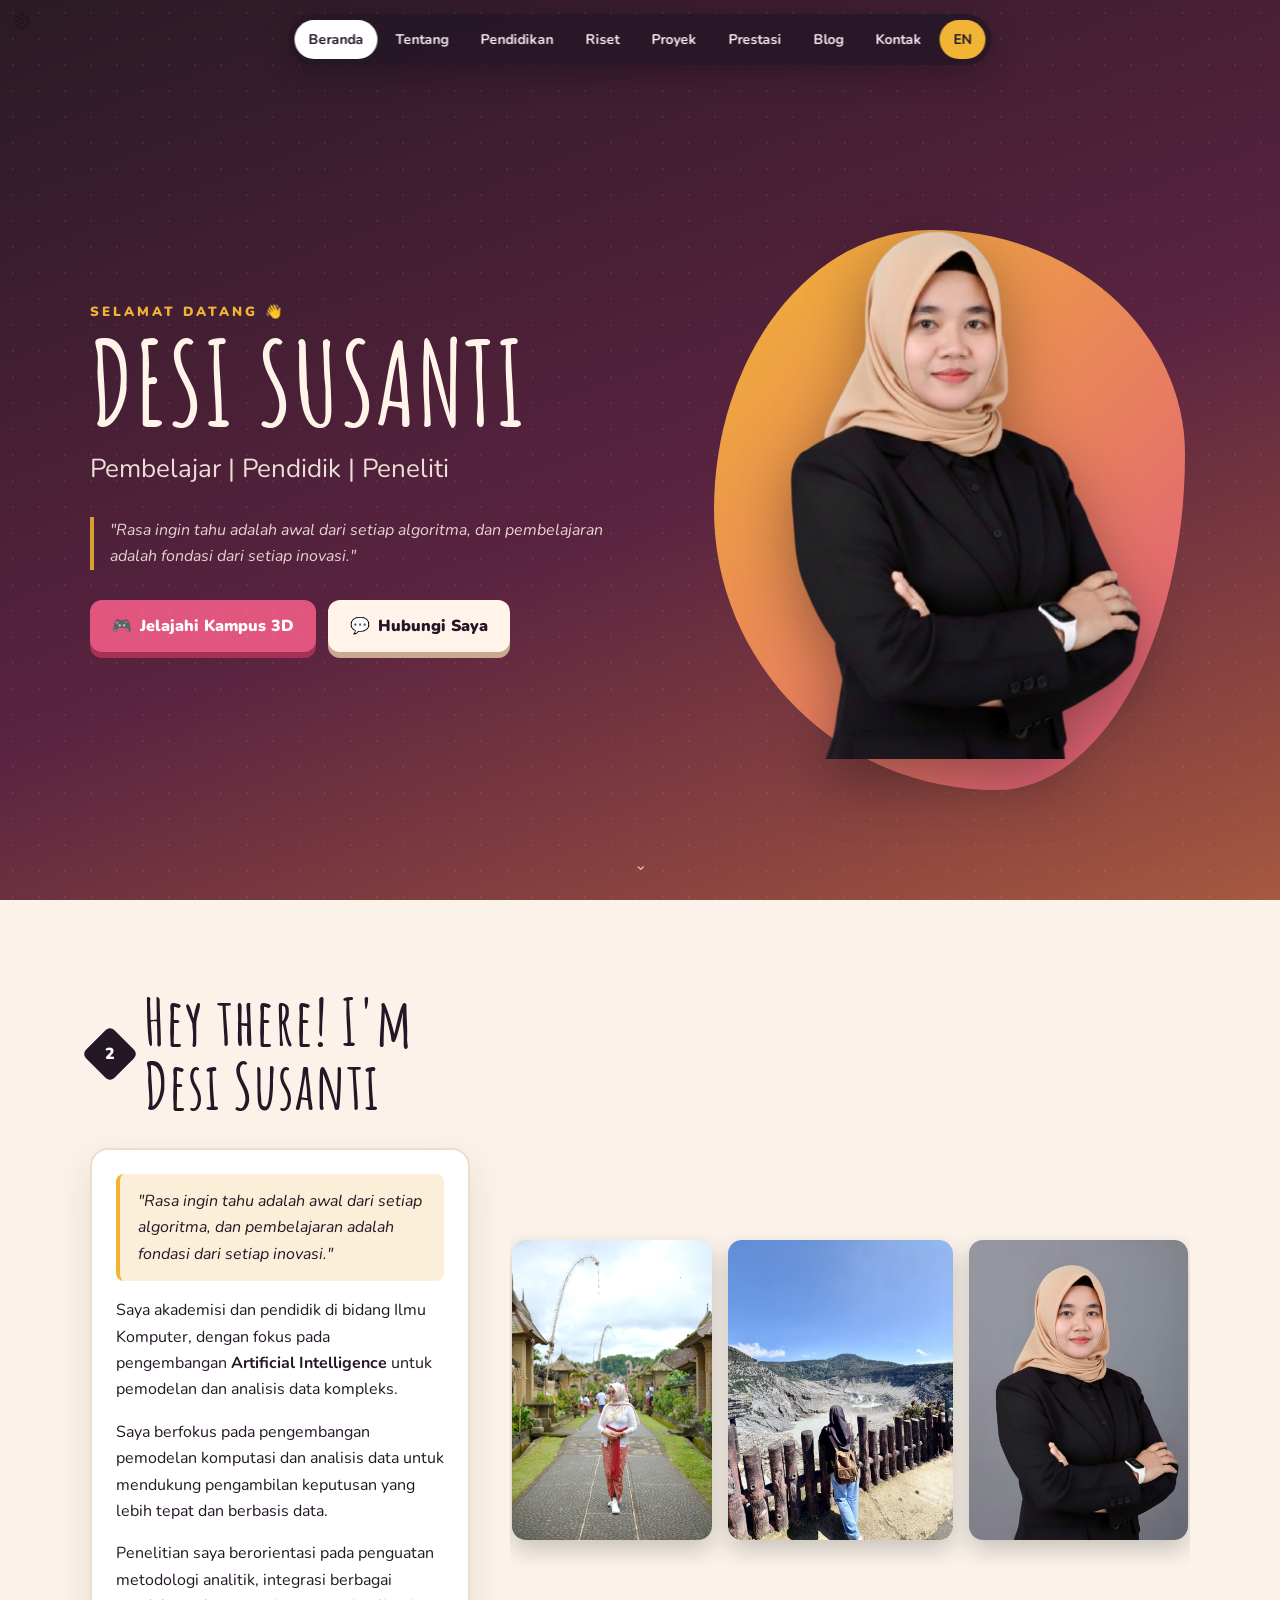
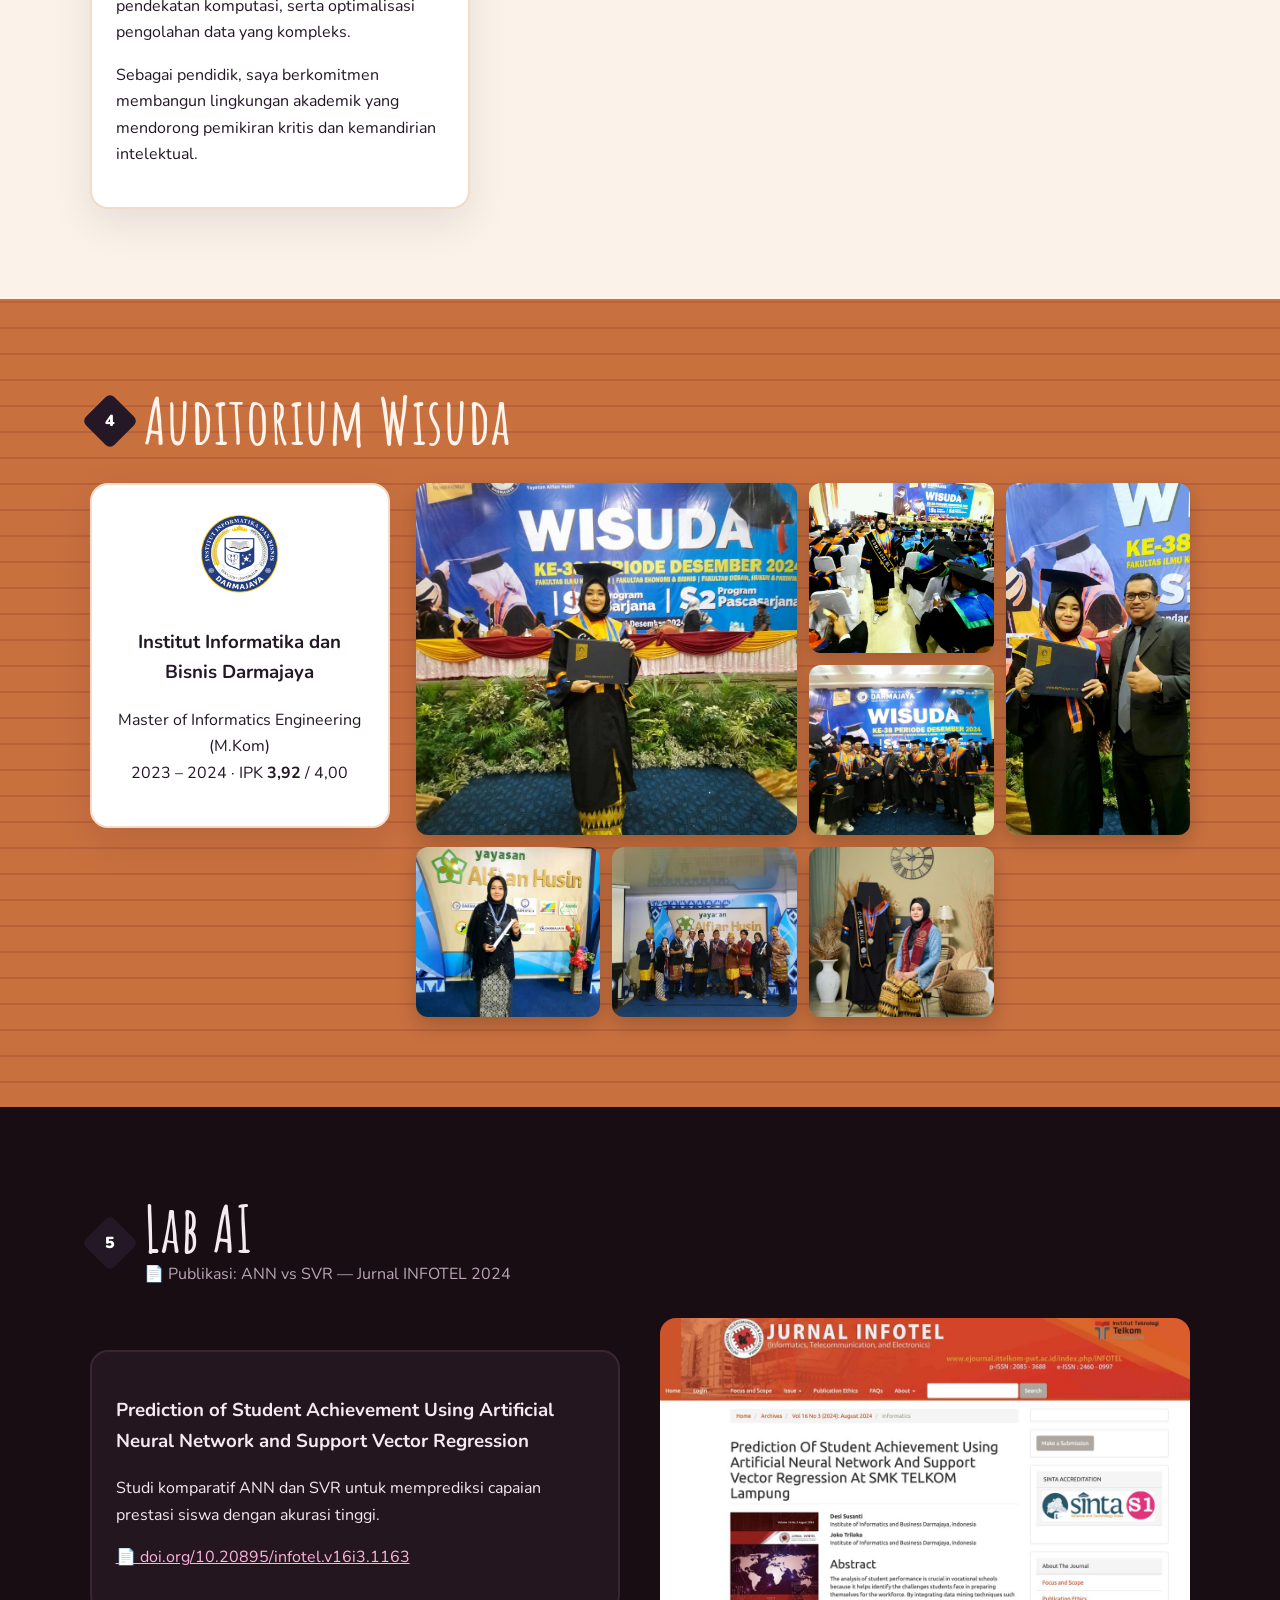
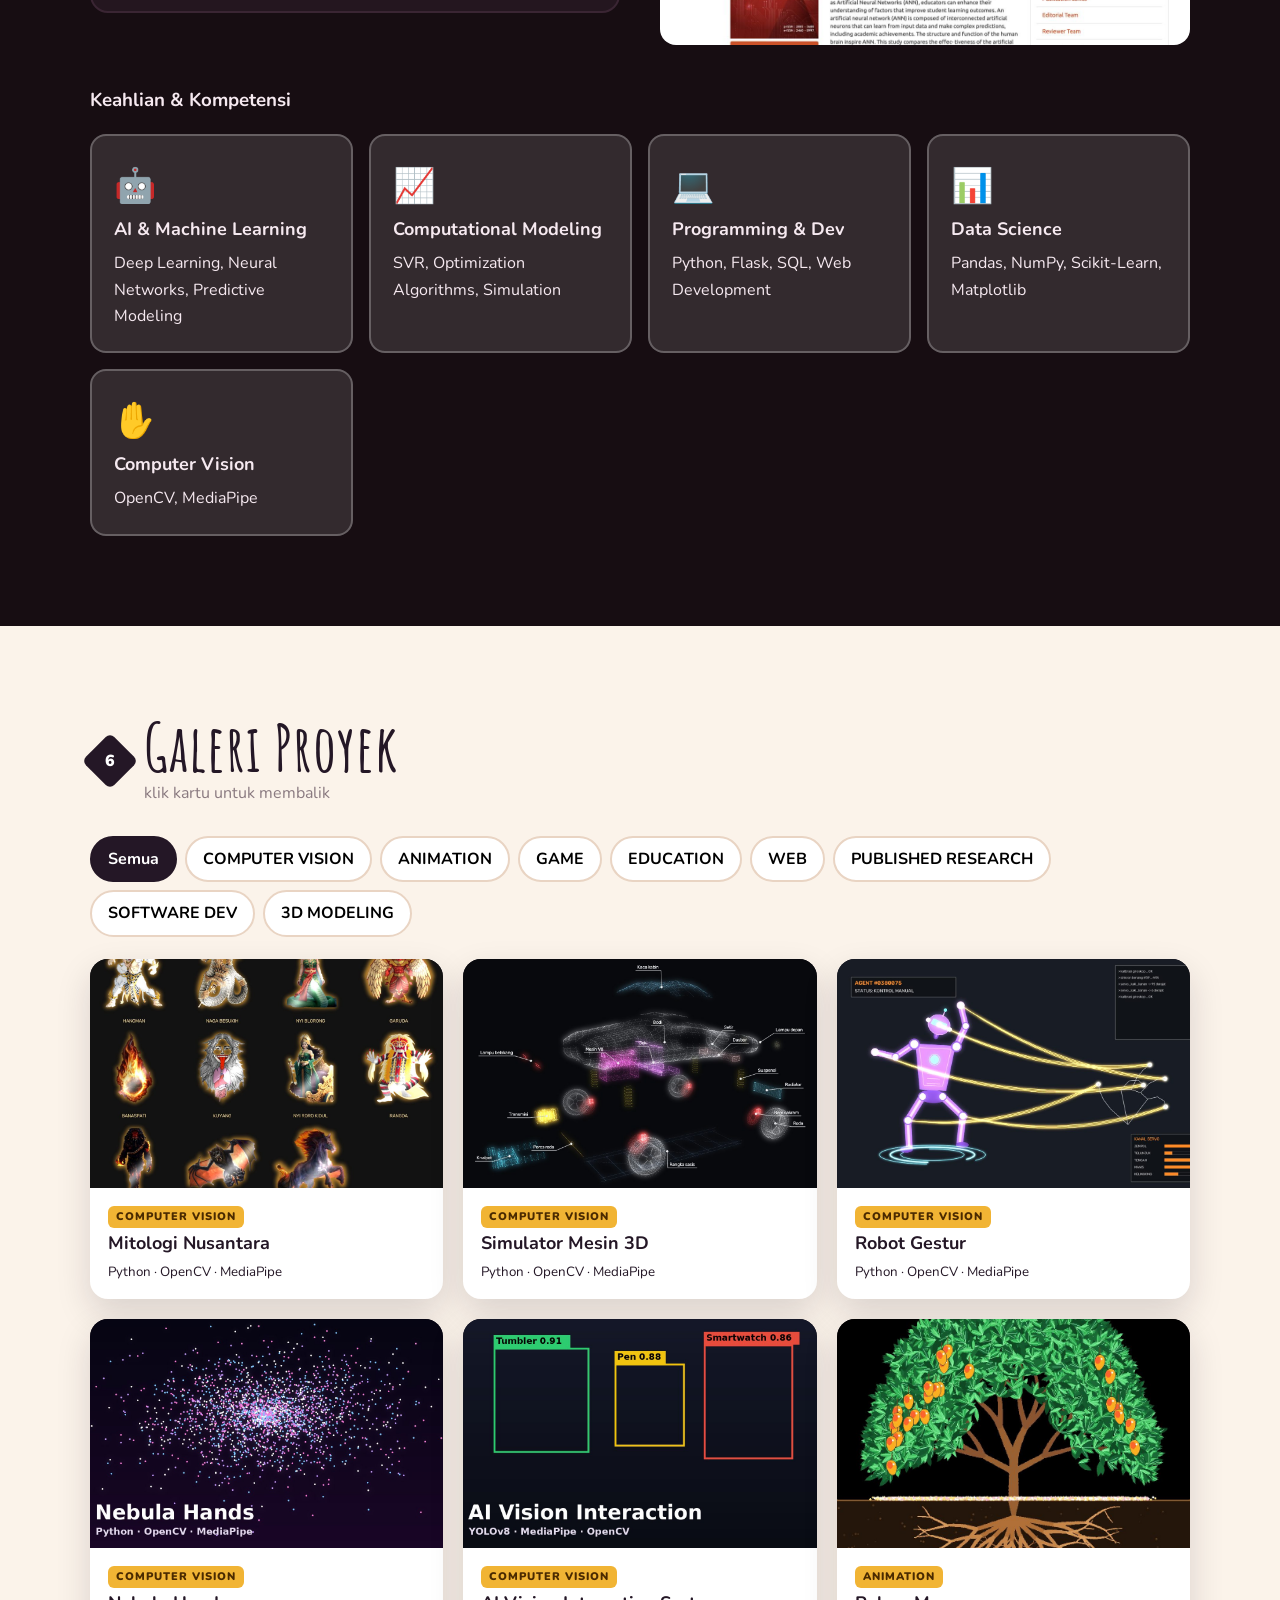
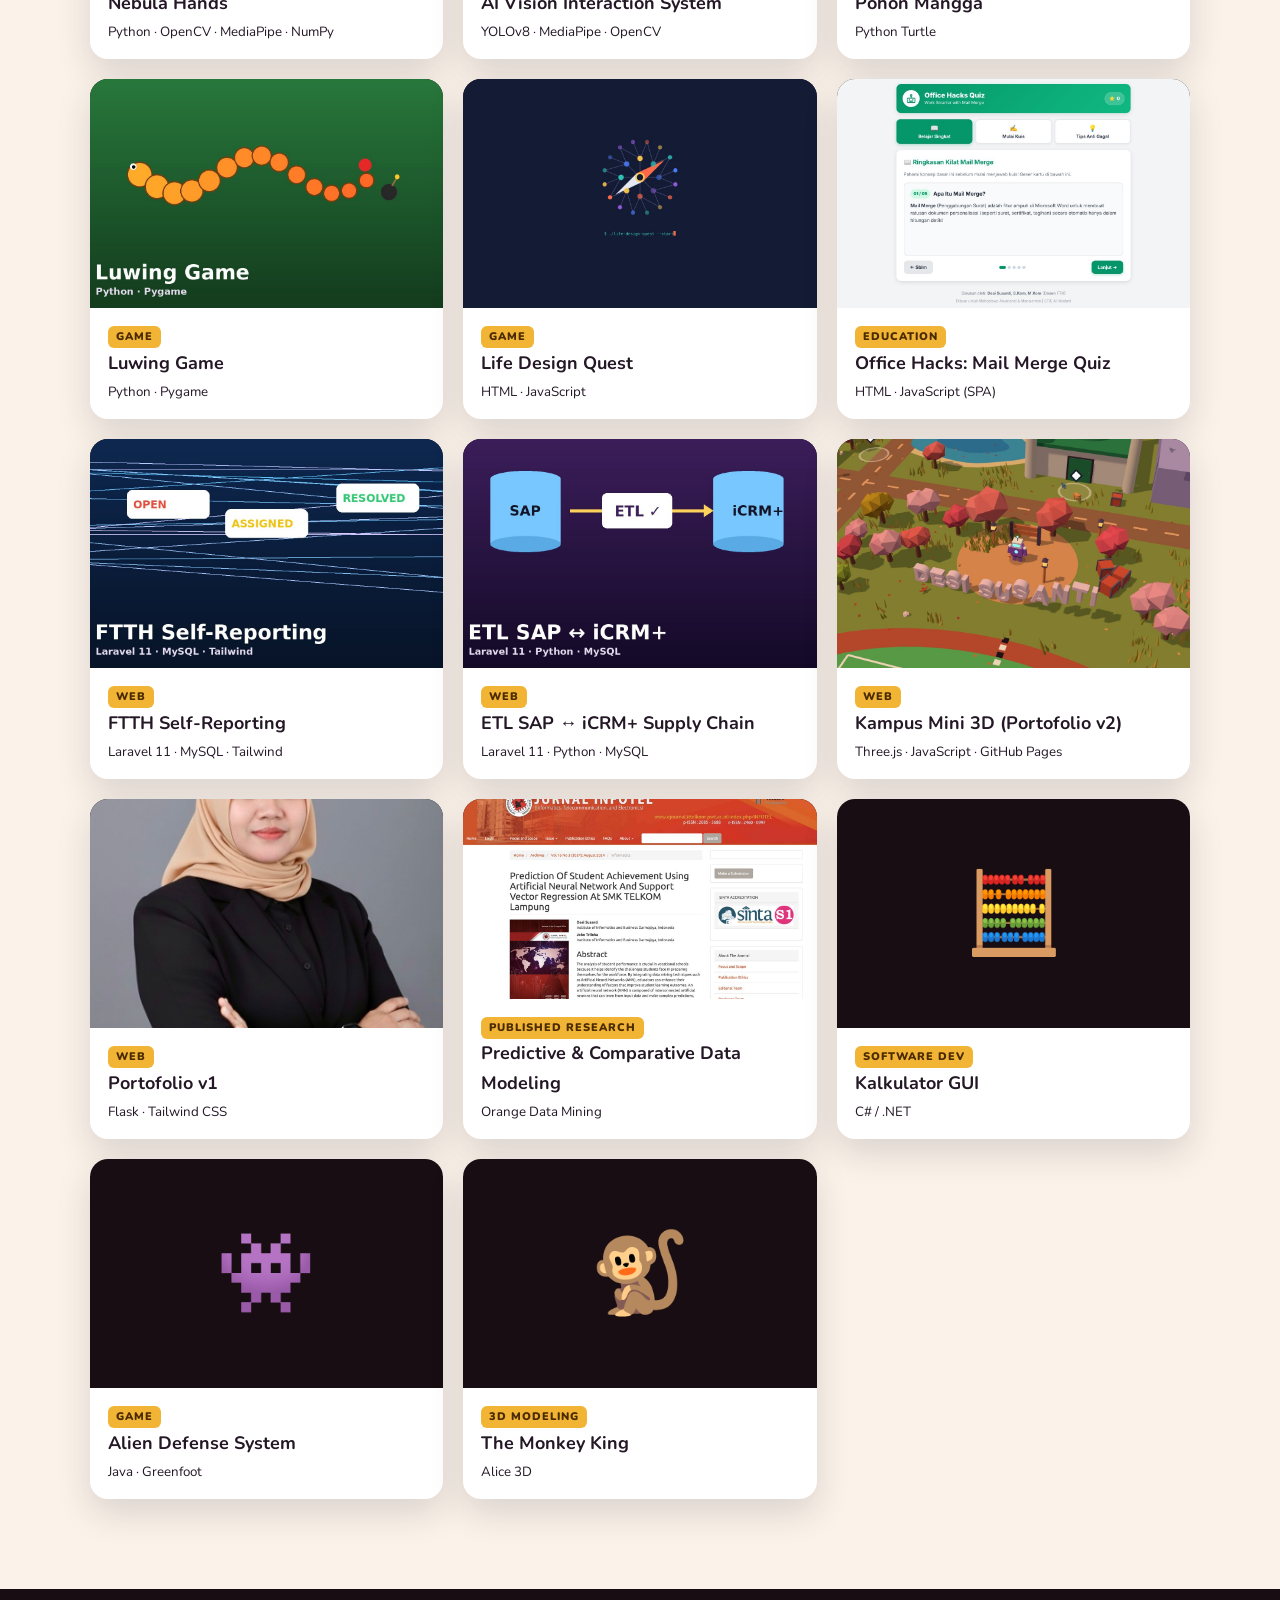
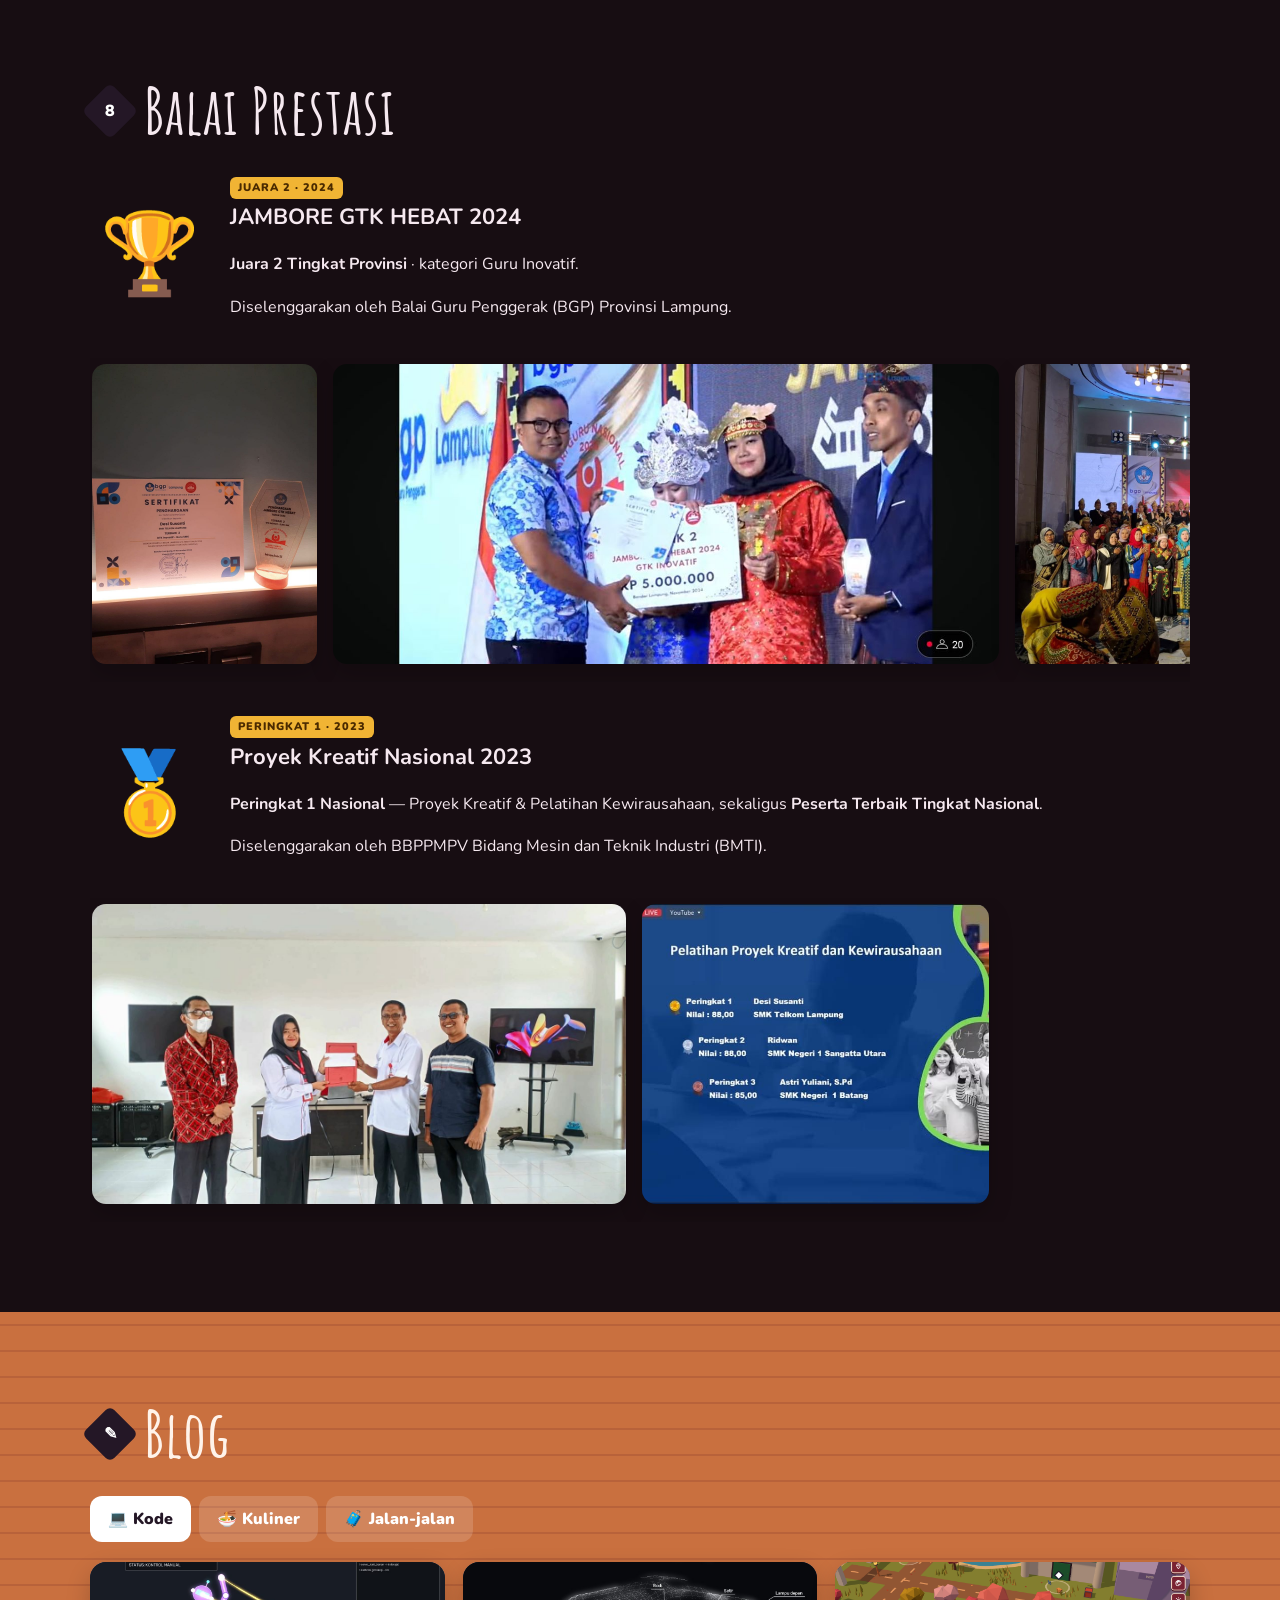
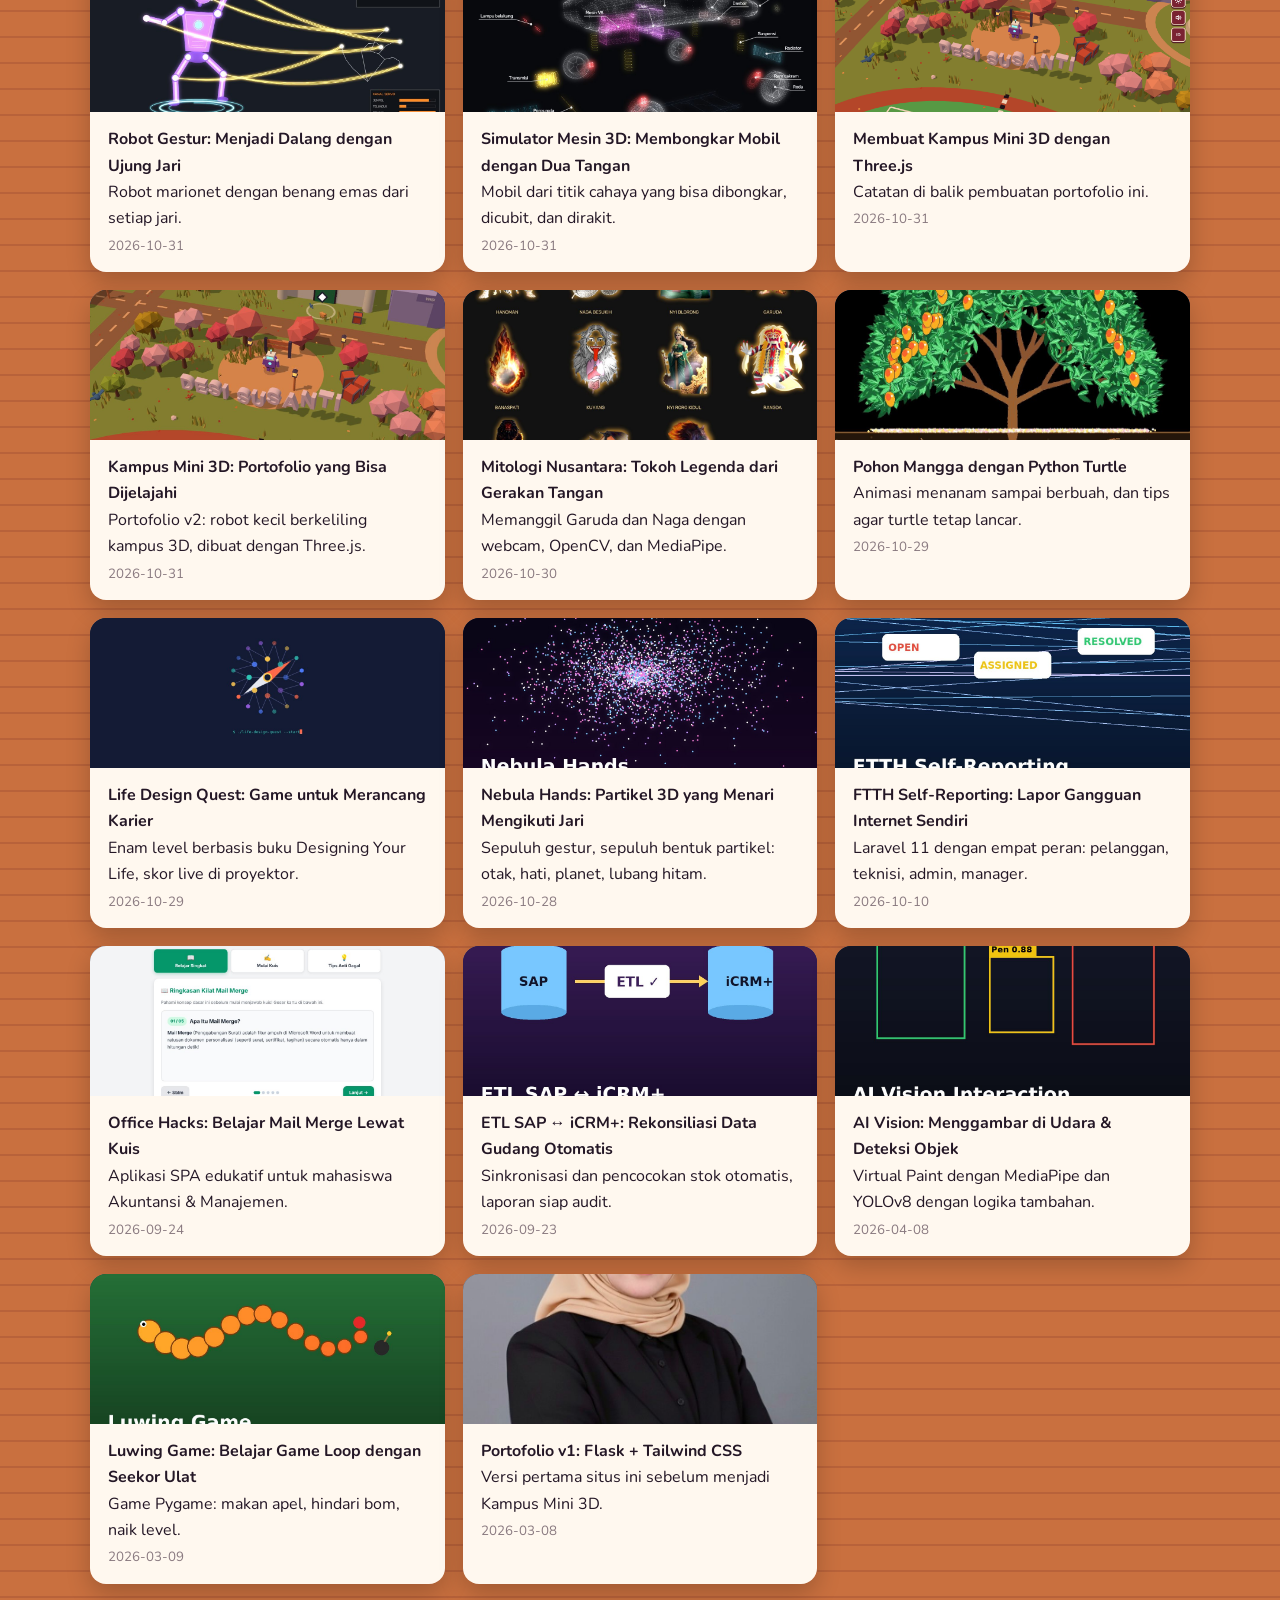
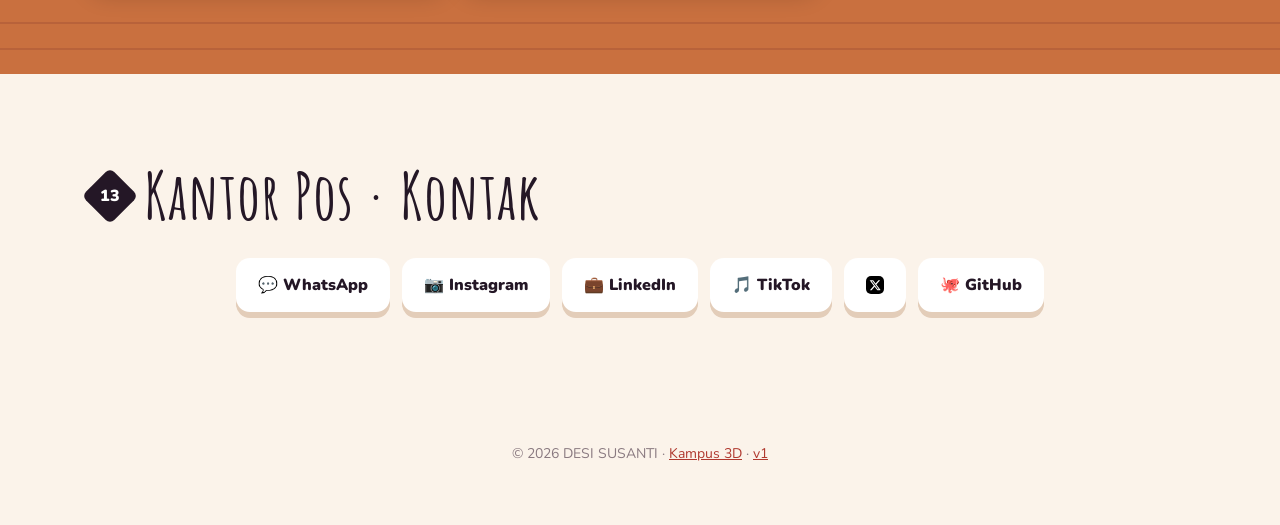
==== classic.html @ e3b1805e "Kampus Mini v2: portofolio 3D" ====
<!doctype html>
<html lang="id">
<head>
  <meta charset="utf-8">
  <meta name="viewport" content="width=device-width, initial-scale=1">
  <title>Desi Susanti — Portofolio</title>
  <meta name="description" content="Portofolio Desi Susanti, M.Kom — Pembelajar | Pendidik | Peneliti">
  <link href="https://fonts.googleapis.com/css2?family=Amatic+SC:wght@700&family=Nunito:wght@400;700;900&display=swap" rel="stylesheet">
  <style>
    :root { --ink: #241726; --cream: #fbf3ea; --wood: #c9703f; --wood2: #b8623a; --rose: #e0567f; --violet: #9b59d0; --gold: #f1b434; --night: #170d12; }
    * { box-sizing: border-box; }
    html { scroll-behavior: smooth; }
    body { margin: 0; font-family: Nunito, Arial, sans-serif; background: var(--cream); color: var(--ink); line-height: 1.65; overflow-x: hidden; }
    a { color: #b0392f; }
    .hand { font-family: "Amatic SC", cursive; letter-spacing: 1px; }

    /* ---------- navigasi ---------- */
    nav { position: fixed; top: 14px; left: 50%; transform: translateX(-50%); z-index: 20; display: flex; gap: 4px; padding: 6px;
      background: rgba(36, 23, 38, .82); backdrop-filter: blur(10px); border-radius: 40px; box-shadow: 0 8px 30px rgba(0,0,0,.25);
      max-width: calc(100vw - 24px); overflow-x: auto; scrollbar-width: none; }
    nav a { color: #f6e9f0; text-decoration: none; font-weight: 700; font-size: 14px; padding: 8px 14px; border-radius: 30px; white-space: nowrap; transition: .2s; }
    nav a:hover, nav a.on { background: #fff; color: var(--ink); }
    nav .lang { background: var(--gold); color: var(--ink); }

    /* ---------- hero ---------- */
    .hero { position: relative; min-height: 100vh; display: grid; grid-template-columns: 1.1fr .9fr; align-items: center; gap: 30px;
      padding: 110px 7vw 60px; overflow: hidden; background: linear-gradient(160deg, #2a1a24 0%, #5a2340 55%, #c9703f 120%); color: #fff3ea; }
    .hero::before { content: ""; position: absolute; inset: 0; background-image: radial-gradient(rgba(255,255,255,.12) 1.2px, transparent 1.2px);
      background-size: 26px 26px; opacity: .5; pointer-events: none; }
    .hero small { color: var(--gold); font-weight: 900; letter-spacing: 3px; }
    .hero h1 { font-size: clamp(56px, 9vw, 130px); margin: 6px 0 0; line-height: .9; }
    .hero h1 span { display: inline-block; animation: drop .8s cubic-bezier(.2,1.6,.4,1) both; }
    .hero .tag { font-size: clamp(18px, 2.2vw, 26px); margin: 14px 0 26px; opacity: .9; }
    .hero .quote { max-width: 560px; font-style: italic; opacity: .85; border-left: 4px solid var(--gold); padding-left: 16px; }
    .btns { display: flex; flex-wrap: wrap; gap: 12px; margin-top: 30px; }
    .btn { display: inline-flex; align-items: center; gap: 8px; padding: 13px 22px; border-radius: 12px; font-weight: 900; text-decoration: none;
      transition: transform .15s, box-shadow .15s; }
    .btn:hover { transform: translateY(-3px); }
    .btn.a { background: var(--rose); color: #fff; box-shadow: 0 6px 0 #a33256; }
    .btn.b { background: #fff3ea; color: var(--ink); box-shadow: 0 6px 0 #c9a990; }
    .photo { position: relative; justify-self: center; width: min(420px, 80vw); aspect-ratio: 427 / 585; }
    .photo .blob { position: absolute; inset: 8% -6% -4% -6%; border-radius: 46% 54% 40% 60% / 50% 40% 60% 50%;
      background: linear-gradient(135deg, var(--gold), var(--rose)); animation: morph 9s ease-in-out infinite; }
    .photo img { position: relative; width: 100%; height: 100%; object-fit: contain; filter: drop-shadow(0 20px 30px rgba(0,0,0,.35)); }
    /* galeri foto rapi (wisuda) */
    .grid { display: grid; grid-template-columns: repeat(4, 1fr); grid-auto-rows: 170px; gap: 12px; }
    .grid img { width: 100%; height: 100%; object-fit: cover; border-radius: 12px; cursor: zoom-in; box-shadow: 0 8px 20px rgba(0,0,0,.2); transition: transform .25s; }
    .grid img:hover { transform: scale(1.03); }
    .grid img.big { grid-column: span 2; grid-row: span 2; }
    .grid img.tall { grid-row: span 2; }
    .edu { display: grid; grid-template-columns: 300px 1fr; gap: 26px; align-items: start; }
    .edu .card { color: var(--ink); text-align: center; }
    .edu .card img { height: 90px; }
    @media (max-width: 860px) { .edu { grid-template-columns: 1fr; } .grid { grid-template-columns: repeat(2, 1fr); grid-auto-rows: 140px; } }
    /* alat pemilik */
    body:not(.owner) .own, body:not(.owner) .post .tools { display: none !important; }
    .ownbar.own { display: flex; }
    .ownbar { gap: 8px; flex-wrap: wrap; margin-top: 14px; }
    .ownbtn { border: 0; background: var(--gold); color: #3b2400; padding: 8px 14px; border-radius: 10px; font: inherit; font-weight: 900; cursor: pointer;
      display: inline-flex; align-items: center; gap: 6px; text-decoration: none; }
    .ownbtn.red { background: #ff8f8f; } .ownbtn.ghost { background: #f0dccb; }
    .photos { position: relative; }
    .ph { position: relative; flex: none; } .ph .ownbtn { position: absolute; top: 8px; right: 8px; padding: 4px 8px; font-size: 12px; }
    [contenteditable="true"] { outline: 3px dashed var(--gold); outline-offset: 6px; border-radius: 6px; }
    .post .tools { display: none; gap: 8px; padding: 0 18px 14px; }
    body.owner .post .tools { display: flex; }
    .qr { width: 220px; border-radius: 16px; margin: 0 auto 20px; display: block; box-shadow: 0 10px 30px rgba(0,0,0,.15); }
    .ownerlink { color: #b9a5b4; font-size: 12px; }
    .scroll { position: absolute; left: 50%; bottom: 22px; transform: translateX(-50%); opacity: .7; animation: float 2s infinite; }

    /* ---------- bagian ---------- */
    section.part { padding: 90px 7vw; position: relative; }
    .head { display: flex; align-items: center; gap: 14px; margin-bottom: 30px; }
    .no { display: inline-grid; place-items: center; width: 40px; height: 40px; background: var(--ink); color: #fff; transform: rotate(45deg);
      border-radius: 6px; font-weight: 900; flex: none; }
    .no span { transform: rotate(-45deg); }
    .head h2 { margin: 0; font-size: clamp(40px, 5vw, 64px); line-height: 1; }
    .head p { margin: 0; color: #8a7a80; }
    .reveal { opacity: 0; transform: translateY(40px); transition: opacity .8s, transform .8s cubic-bezier(.2,.8,.2,1); }
    .reveal.in { opacity: 1; transform: none; }
    .dark { background: var(--night); color: #f6e9f0; }
    .dark .head p { color: #b9a5b4; }
    .dark a { color: #ffb2e0; }
    .wood { background: repeating-linear-gradient(0deg, var(--wood) 0 24px, var(--wood2) 24px 26px); color: #fff3ea; }

    .split { display: grid; grid-template-columns: 1fr 1fr; gap: 40px; align-items: center; }
    .card { background: #fff; border-radius: 18px; padding: 24px; box-shadow: 0 14px 40px rgba(36,23,38,.1); border: 2px solid #f0dccb; }
    .dark .card { background: #24161f; border-color: #3a2533; box-shadow: none; }
    blockquote { margin: 0 0 14px; padding: 14px 18px; border-left: 4px solid var(--gold); background: #fbefd9; border-radius: 8px; font-style: italic; }
    .dark blockquote { background: rgba(255,255,255,.06); }

    /* galeri geser */
    .strip { display: flex; gap: 16px; overflow-x: auto; scroll-snap-type: x mandatory; padding: 6px 2px 18px; scrollbar-width: thin; }
    .strip img { height: 300px; border-radius: 14px; scroll-snap-align: center; cursor: zoom-in; transition: transform .25s; box-shadow: 0 10px 24px rgba(0,0,0,.2); }
    .strip img:hover { transform: scale(1.03) rotate(-1deg); }

    /* keahlian */
    .skills { display: grid; grid-template-columns: repeat(auto-fit, minmax(220px, 1fr)); gap: 16px; }
    .skill { padding: 22px; border-radius: 16px; background: rgba(255,255,255,.12); border: 2px solid rgba(255,255,255,.25); transition: transform .2s; }
    .skill:hover { transform: translateY(-6px) rotate(-1deg); }
    .skill b { display: block; font-size: 18px; margin-bottom: 6px; } .skill .e { font-size: 34px; }

    /* proyek: kartu balik */
    .filters { display: flex; flex-wrap: wrap; gap: 8px; margin-bottom: 22px; }
    .filters button { border: 2px solid #e9d4c3; background: #fff; padding: 8px 16px; border-radius: 30px; font: inherit; font-weight: 700; cursor: pointer; }
    .filters button.on { background: var(--ink); color: #fff; border-color: var(--ink); }
    .projects { display: grid; grid-template-columns: repeat(auto-fill, minmax(270px, 1fr)); gap: 20px; }
    .flip { perspective: 1200px; height: 340px; cursor: pointer; }
    .flip-in { position: relative; width: 100%; height: 100%; transition: transform .7s cubic-bezier(.3,1.3,.5,1); transform-style: preserve-3d; }
    .flip.on .flip-in { transform: rotateY(180deg); }
    .face { position: absolute; inset: 0; backface-visibility: hidden; border-radius: 18px; overflow: hidden; display: flex; flex-direction: column;
      box-shadow: 0 14px 34px rgba(36,23,38,.15); background: #fff; }
    .face.back { transform: rotateY(180deg); background: var(--ink); color: #f6e9f0; padding: 22px; }
    .face .pic { flex: 1; background: #170d12 center / cover no-repeat; display: grid; place-items: center; font-size: 80px; }
    .face .cap { padding: 14px 18px; }
    .face .cap b { display: block; font-size: 18px; }
    .chip { display: inline-block; font-size: 11px; font-weight: 900; letter-spacing: 1px; background: var(--gold); color: #4a2a00; padding: 2px 8px; border-radius: 6px; }
    .face.back p { font-size: 14.5px; flex: 1; overflow: auto; }
    .face.back a { display: inline-block; margin-top: 8px; background: var(--violet); color: #fff; padding: 8px 14px; border-radius: 10px; text-decoration: none; font-weight: 700; }

    /* prestasi */
    .trophy { display: grid; grid-template-columns: 120px 1fr; gap: 20px; align-items: center; margin-bottom: 22px; }
    .trophy .cup { font-size: 80px; text-align: center; animation: float 3s ease-in-out infinite; }
    .trophy h3 { margin: 0; font-size: 22px; }

    /* blog */
    .tabs { display: flex; gap: 8px; margin-bottom: 20px; flex-wrap: wrap; }
    .tabs button { border: 0; padding: 10px 18px; border-radius: 12px; font: inherit; font-weight: 900; cursor: pointer; background: rgba(255,255,255,.15); color: #fff; }
    .tabs button.on { background: #fff; color: var(--ink); }
    .posts { display: grid; grid-template-columns: repeat(auto-fill, minmax(280px, 1fr)); gap: 18px; }
    .post { background: #fff8ef; color: var(--ink); border-radius: 16px; overflow: hidden; cursor: pointer; transition: transform .2s; box-shadow: 0 10px 24px rgba(0,0,0,.2); }
    .post:hover { transform: translateY(-5px); }
    .post .cv { height: 150px; background: #2a1a24 center / cover no-repeat; display: grid; place-items: center; font-size: 60px; }
    .post .tx { padding: 14px 18px; } .post small { color: #8a7a80; }
    .write { display: inline-block; margin-top: 22px; color: #fff; font-weight: 900; }

    /* kontak */
    .links { display: flex; flex-wrap: wrap; gap: 12px; justify-content: center; }
    .links a { display: flex; align-items: center; gap: 10px; padding: 14px 22px; background: #fff; border-radius: 14px; text-decoration: none; color: var(--ink);
      font-weight: 900; box-shadow: 0 6px 0 #e3cdb9; transition: transform .15s; }
    .links a:hover { transform: translateY(-4px) rotate(-1deg); }
    footer { text-align: center; padding: 40px 20px 60px; color: #8a7a80; font-size: 14px; }

    /* jendela baca & foto */
    .modal { position: fixed; inset: 0; z-index: 50; background: rgba(23,13,18,.8); display: none; place-items: center; padding: 20px; }
    .modal.show { display: grid; animation: fadein .25s; }
    .modal .box { background: var(--night); color: #f6e9f0; max-width: 760px; width: 100%; max-height: 88vh; overflow: auto; border-radius: 18px; padding: 30px;
      border: 6px solid #6d3a24; line-height: 1.7; }
    .modal .box h1, .modal .box h2 { font-family: "Amatic SC", cursive; color: #ffd6a8; font-size: 44px; line-height: 1; }
    .modal .box img { max-width: 100%; border-radius: 10px; }
    .modal .box code, .modal .box pre { background: #2c2030; color: #ffd6f0; border-radius: 6px; } .modal .box code { padding: 1px 5px; } .modal .box pre { padding: 12px; overflow: auto; }
    .modal .box table { border-collapse: collapse; } .modal .box td, .modal .box th { border: 1px solid #555; padding: 4px 8px; }
    .modal .box a { color: #ffb2e0; }
    .modal > img { max-width: 92vw; max-height: 88vh; border-radius: 12px; }
    .x { position: fixed; top: 18px; right: 22px; width: 46px; height: 46px; border-radius: 50%; border: 0; font-size: 26px; cursor: pointer; background: #fff3ea; }

    @keyframes drop { from { transform: translateY(-80px) rotate(-12deg); opacity: 0; } }
    @keyframes float { 50% { transform: translateY(-10px); } }
    @keyframes morph { 50% { border-radius: 58% 42% 55% 45% / 42% 58% 42% 58%; transform: rotate(6deg); } }
    @keyframes fadein { from { opacity: 0; } }
    @media (max-width: 860px) {
      .hero, .split { grid-template-columns: 1fr; }
      .hero { text-align: center; } .hero .quote { margin: 0 auto; } .btns { justify-content: center; }
      .strip img { height: 220px; }
      .trophy { grid-template-columns: 1fr; text-align: center; }
    }
    .ico-x { width: 1.15em; height: 1.15em; vertical-align: -0.2em; background: #000; color: #fff; border-radius: 5px; padding: 3px; box-sizing: border-box; }
  </style>
</head>
<body>
  <nav id="nav"></nav>
  <header class="hero" id="beranda">
    <div>
      <small data-t="welcome">SELAMAT DATANG 👋</small>
      <h1 class="hand" id="hname"></h1>
      <div class="tag" id="tagline"></div>
      <div class="quote" id="quote"></div>
      <div class="btns">
        <a class="btn a" href="index.html">🎮 <span data-t="play">Jelajahi Kampus 3D</span></a>
        <a class="btn b" href="#kontak">💬 <span data-t="contact">Hubungi Saya</span></a>
      </div>
    </div>
    <div class="photo"><div class="blob"></div><img id="hphoto" alt="Desi Susanti">
</div>
    <div class="scroll">⌄</div>
  </header>
  <main id="main"></main>
  <footer>© 2026 DESI SUSANTI · <a href="index.html">Kampus 3D</a> · <a href="https://des1susanti.pythonanywhere.com" target="_blank">v1</a></footer>
  <input type="file" accept="image/*" id="filepick" hidden>
  <div class="ok" id="toast" style="position:fixed;left:50%;bottom:24px;transform:translateX(-50%);background:#241726;color:#fff;padding:10px 18px;border-radius:30px;z-index:60;display:none"></div>
  <div class="modal" id="modal"><button class="x" id="mx">×</button><div class="box" id="mbox"></div></div>
  <div class="modal" id="lightbox"><button class="x">×</button><img id="lbimg" alt=""></div>

  <script type="module">
    import { LOCATIONS, PROFILE, PROJECTS } from './js/content.js';
    import { md } from './js/markdown.js';
    import * as admin from './js/admin.js';
    admin.injectOwnerCSS(); admin.applyOwnerClass();
    const toast = (m, ms = 3000) => { const el = document.getElementById('toast'); el.textContent = m; el.style.display = 'block'; clearTimeout(toast.t); toast.t = setTimeout(() => (el.style.display = 'none'), ms); };
    admin.mountGear(async () => { admin.applyOwnerClass(); edits = await admin.loadEdits(true); posts = await admin.loadPosts(); render(); });
    let lang = 'id';
    try { lang = JSON.parse(localStorage.getItem('kampus-lang2')) || 'id'; } catch (e) {}
    const t = (o) => (o == null ? '' : typeof o === 'string' ? o : o[lang] ?? o.id);
    const L = Object.fromEntries(LOCATIONS.map((l) => [l.key, l]));
    const W = {
      welcome: { id: 'SELAMAT DATANG 👋', en: 'WELCOME 👋' }, play: { id: 'Jelajahi Kampus 3D', en: 'Explore the 3D Campus' },
      contact: { id: 'Hubungi Saya', en: 'Contact Me' }, all: { id: 'Semua', en: 'All' }, flip: { id: 'klik kartu untuk membalik', en: 'click a card to flip it' },
      write: { id: '✍️ Tulis blog', en: '✍️ Write a post' }, read: { id: 'Baca', en: 'Read' },
      nav: [['beranda', 'Beranda', 'Home'], ['tentang', 'Tentang', 'About'], ['pendidikan', 'Pendidikan', 'Education'], ['riset', 'Riset', 'Research'],
        ['proyek', 'Proyek', 'Projects'], ['prestasi', 'Prestasi', 'Awards'], ['blog', 'Blog', 'Blog'], ['kontak', 'Kontak', 'Contact']],
    };
    let posts = await admin.loadPosts();
    let edits = await admin.loadEdits();
    // teks yang sudah diubah pemilik (data/edits.json), sama dengan yang dipakai Kampus 3D
    const E = (key, i, field, fallback) => { const e = edits[`${key}:${i}`] && edits[`${key}:${i}`][lang]; return e && e[field] != null ? e[field] : fallback; };
    const ABOUT_PHOTOS = ['img/v1/about-main.jpg', 'img/v1/utama.jpg', 'img/v1/dsi.jpg'];
    let localImgs = {};
    const src = (p) => localImgs[p] || p;
    let blogCat = 'kode', projFilter = 'ALL';

    const head = (no, title, sub) => `<div class="head"><div class="no"><span>${no}</span></div><div><h2 class="hand">${title}</h2>${sub ? `<p>${sub}</p>` : ''}</div></div>`;
    const strip = (imgs) => `<div class="strip">${imgs.map((s) => `<img src="${s}" loading="lazy" alt="">`).join('')}</div>`;

    function render() {
      document.documentElement.lang = lang;
      document.querySelectorAll('[data-t]').forEach((el) => (el.textContent = t(W[el.dataset.t])));
      let k = 0;
      document.getElementById('hname').innerHTML = PROFILE.name.split(' ').map((w) => `<span style="white-space:nowrap">` +
        w.split('').map((c) => `<span style="animation-delay:${(k++) * 0.05}s">${c}</span>`).join('') + '</span>').join(' ');
      document.getElementById('tagline').textContent = t(PROFILE.tagline);
      document.getElementById('quote').textContent = '"' + t(PROFILE.quote) + '"';
      document.getElementById('hphoto').src = PROFILE.photo;
      document.getElementById('nav').innerHTML = W.nav.map(([id, a, b]) => `<a href="#${id}">${lang === 'id' ? a : b}</a>`).join('') +
        `<a href="#" class="lang" id="lang">${lang === 'id' ? 'EN' : 'ID'}</a>`;
      document.getElementById('lang').onclick = (e) => { e.preventDefault(); lang = lang === 'id' ? 'en' : 'id'; try { localStorage.setItem('kampus-lang2', JSON.stringify(lang)); } catch (er) {} render(); };

      const ber = L.beranda.slides, aud = L.auditorium.slides, lab = L.lab.slides, pre = L.prestasi.slides;
      const cats = ['ALL', ...new Set(PROJECTS.map((p) => p.tag))];
      document.getElementById('main').innerHTML = `
      <section class="part" id="tentang"><div class="split reveal">
        <div>${head(2, `<span id="ab-title">${E('beranda', 0, 'title', t(ber[0].title))}</span>`)}
          <div class="card"><div id="ab-t0">${E('beranda', 0, 'text', t(ber[0].text))}</div><div id="ab-t1">${E('beranda', 1, 'text', t(ber[1].text))}</div></div>
          <div class="own ownbar"><button class="ownbtn" id="ab-edit">✎ Edit kata-kata</button><button class="ownbtn" id="ab-save" style="display:none">💾 Simpan</button>
            <button class="ownbtn ghost" id="ab-cancel" style="display:none">Batal</button></div></div>
        <div class="photos"><div class="strip">${(edits['about-photos'] || ABOUT_PHOTOS).map((p, i) => `<div class="ph"><img src="${src(p)}" loading="lazy" alt="">
          <button class="ownbtn own" data-rep="${i}">📷 Ganti</button></div>`).join('')}</div>
          <div class="own ownbar"><button class="ownbtn" id="ab-add">＋ Tambah foto</button><button class="ownbtn red" id="ab-del">🗑 Hapus foto terakhir</button></div></div></div></section>

      <section class="part wood" id="pendidikan"><div class="reveal">${head(4, t(L.auditorium.title))}
        <div class="edu"><div class="card"><img src="img/v1/logo.png" alt="">${E('auditorium', 0, 'text', t(aud[0].text))}</div>
        <div class="grid">${aud.filter((s) => s.photo).map((s, i) => `<img src="${s.img}" loading="lazy" alt="" class="${['big', '', 'tall', '', '', '', ''][i] || ''}">`).join('')}</div></div></div></section>

      <section class="part dark" id="riset"><div class="reveal">${head(5, t(L.lab.title), t(L.lab.notes)[0])}
        <div class="split"><div class="card">${E('lab', 0, 'text', t(lab[0].text))}<p><a href="${lab[0].link.url}" target="_blank">📄 ${lab[0].link.label}</a></p></div>
        <img src="img/v1/research_thumb.jpg" alt="" style="width:100%;border-radius:16px"></div>
        <h3 style="margin-top:40px">${lang === 'id' ? 'Keahlian & Kompetensi' : 'Skills'}</h3>
        <div class="skills">${[['🤖', 'AI & Machine Learning', 'Deep Learning, Neural Networks, Predictive Modeling'], ['📈', 'Computational Modeling', 'SVR, Optimization Algorithms, Simulation'],
          ['💻', 'Programming & Dev', 'Python, Flask, SQL, Web Development'], ['📊', 'Data Science', 'Pandas, NumPy, Scikit-Learn, Matplotlib'],
          ['✋', 'Computer Vision', 'OpenCV, MediaPipe']].map(([e, a, b]) => `<div class="skill"><div class="e">${e}</div><b>${a}</b>${b}</div>`).join('')}</div></div></section>

      <section class="part" id="proyek"><div class="reveal">${head(6, t(L.galeri.title), t(W.flip))}
        <div class="filters">${cats.map((c) => `<button data-f="${c}" class="${c === projFilter ? 'on' : ''}">${c === 'ALL' ? t(W.all) : c}</button>`).join('')}</div>
        <div class="projects">${PROJECTS.filter((p) => projFilter === 'ALL' || p.tag === projFilter).map((p) => `
          <div class="flip"><div class="flip-in">
            <div class="face"><div class="pic" style="${p.img ? `background-image:url('${p.img}')` : ''}">${p.img ? '' : p.icon || '📁'}</div>
              <div class="cap"><span class="chip">${p.tag}</span><b>${p.name}</b><small>${p.with}</small></div></div>
            <div class="face back"><b>${p.name}</b><p>${t(p.desc)}</p>${p.url ? `<a href="${p.url}" target="_blank" onclick="event.stopPropagation()">GitHub / Link ↗</a>` : ''}</div>
          </div></div>`).join('')}</div></div></section>

      <section class="part dark" id="prestasi"><div class="reveal">${head(8, t(L.prestasi.title))}
        <div class="trophy"><div class="cup">🏆</div><div><span class="chip">JUARA 2 · 2024</span><h3>${E('prestasi', 0, 'title', t(pre[0].title))}</h3>${E('prestasi', 0, 'text', t(pre[0].text))}</div></div>
        ${strip(pre.filter((s) => s.img && s.img.includes('jambore')).map((s) => s.img))}
        <div class="trophy" style="margin-top:30px"><div class="cup" style="animation-delay:-1.5s">🥇</div><div><span class="chip">PERINGKAT 1 · 2023</span><h3>${E('prestasi', pre.length - 2, 'title', t(pre[pre.length - 2].title))}</h3>${E('prestasi', pre.length - 2, 'text', t(pre[pre.length - 2].text))}</div></div>
        ${strip(['img/v1/bbp2.jpg', 'img/v1/bbp1.jpg'])}</div></section>

      <section class="part wood" id="blog"><div class="reveal">${head('✎', 'Blog', '')}
        <div class="tabs">${[['kode', '💻 Kode', '💻 Code'], ['kuliner', '🍜 Kuliner', '🍜 Food'], ['jalan-jalan', '🧳 Jalan-jalan', '🧳 Travel']]
          .map(([c, a, b]) => `<button data-c="${c}" class="${c === blogCat ? 'on' : ''}">${lang === 'id' ? a : b}</button>`).join('')}</div>
        <div class="posts">${(posts.filter((p) => p.cat === blogCat).map((p, i) => `<div class="post" data-p="${posts.indexOf(p)}">
          <div class="cv" style="${p.cover ? `background-image:url('${p.cover}')` : ''}">${p.cover ? '' : { kode: '💻', kuliner: '🍜', 'jalan-jalan': '🧳' }[p.cat]}</div>
          <div class="tx"><b>${t(p.title)}</b><br>${t(p.summary || '')}<br><small>${p.date}${p.draft ? ' · draf' : ''}</small></div>
          <div class="tools"><a class="ownbtn" href="tulis.html?edit=${encodeURIComponent(p.file)}" data-stop>✎ Edit</a><button class="ownbtn red" data-del="${posts.indexOf(p)}">🗑 Hapus</button></div></div>`).join('')) || '<p>—</p>'}</div>
        <a class="write own" href="tulis.html?cat=${blogCat}">${t(W.write)} →</a></div></section>

      <section class="part" id="kontak" style="text-align:center"><div class="reveal">${head(13, t(L.pos.title))}
        <div class="links">${PROFILE.links.map((l) => `<a href="${l.url}" target="_blank" rel="noopener" title="${l.label}" aria-label="${l.label}">${l.icon}${l.iconOnly ? '' : ' ' + l.label}</a>`).join('')}</div></div></section>`;

      // perilaku
      document.querySelectorAll('.flip').forEach((f) => (f.onclick = () => f.classList.toggle('on')));
      document.querySelectorAll('[data-f]').forEach((b) => (b.onclick = () => { projFilter = b.dataset.f; render(); location.hash = 'proyek'; }));
      document.querySelectorAll('[data-c]').forEach((b) => (b.onclick = () => { blogCat = b.dataset.c; render(); document.getElementById('blog').scrollIntoView(); }));
      document.querySelectorAll('.post').forEach((el) => (el.onclick = async (e) => {
        if (e.target.closest('[data-stop]')) return;
        const del = e.target.closest('[data-del]');
        if (del) {
          const p = posts[+del.dataset.del];
          if (!confirm(`Hapus tulisan "${t(p.title)}"?`)) return;
          try { await admin.removePost(p.file); posts = posts.filter((x) => x !== p); render(); toast('Tulisan dihapus ✓ — situs diperbarui ±1 menit'); }
          catch (er) { toast(er.message, 5000); }
          return;
        }
        const p = posts[+el.dataset.p];
        const f = typeof p.file === 'string' ? p.file : p.file[lang] || p.file.id;
        const md_ = (await admin.readText('posts/' + f)) || '';
        document.getElementById('mbox').innerHTML = `<p style="opacity:.7">${p.date}</p>` + md(md_);
        document.getElementById('modal').classList.add('show');
      }));
      bindOwnerAbout();
      document.querySelectorAll('.strip img, .grid img').forEach((im) => (im.onclick = () => {
        document.getElementById('lbimg').src = im.src; document.getElementById('lightbox').classList.add('show');
      }));
      const io = new IntersectionObserver((es) => es.forEach((e) => e.isIntersecting && e.target.classList.add('in')), { threshold: 0.12 });
      document.querySelectorAll('.reveal').forEach((el) => io.observe(el));
    }
    // ---------- pemilik: edit kata-kata & foto di bagian Tentang
    function pickImage() {
      return new Promise((ok) => { const f = document.getElementById('filepick'); f.value = ''; f.onchange = () => ok(f.files[0]); f.click(); });
    }
    async function savePhotos(list, msg) {
      try { edits = await admin.saveEdit('about-photos', list, msg); toast('Foto tersimpan ✓ — situs diperbarui ±1 menit'); render(); }
      catch (e) { toast(e.message, 5000); }
    }
    function bindOwnerAbout() {
      if (!admin.isOwner()) return;
      const ids = ['ab-title', 'ab-t0', 'ab-t1'];
      const eb = document.getElementById('ab-edit'), sb = document.getElementById('ab-save'), cb = document.getElementById('ab-cancel');
      eb.onclick = () => { ids.forEach((i) => (document.getElementById(i).contentEditable = 'true')); eb.style.display = 'none'; sb.style.display = cb.style.display = ''; document.getElementById('ab-t0').focus(); };
      cb.onclick = () => render();
      sb.onclick = async () => {
        sb.disabled = true; sb.textContent = 'Menyimpan…';
        try {
          const v0 = { ...(edits['beranda:0'] || {}) }, v1 = { ...(edits['beranda:1'] || {}) };
          const L0 = L.beranda.slides;
          v0[lang] = { title: document.getElementById('ab-title').innerHTML, text: document.getElementById('ab-t0').innerHTML };
          v1[lang] = { title: E('beranda', 1, 'title', t(L0[1].title)), text: document.getElementById('ab-t1').innerHTML };
          await admin.saveEdit('beranda:0', v0, 'Edit teks Tentang');
          edits = await admin.saveEdit('beranda:1', v1, 'Edit teks Tentang');
          toast('Kata-kata tersimpan ✓ — juga tampil di Gedung Beranda (3D)'); render();
        } catch (e) { toast(e.message, 5000); sb.disabled = false; sb.textContent = '💾 Simpan'; }
      };
      const list = () => [...(edits['about-photos'] || ABOUT_PHOTOS)];
      document.querySelectorAll('[data-rep]').forEach((b) => (b.onclick = async (e) => {
        e.stopPropagation();
        const f = await pickImage(); if (!f) return;
        toast('Mengunggah foto…', 9000);
        try { const r = await admin.uploadImage(f, 'img/tentang'); localImgs[r.path] = r.dataURL; const l = list(); l[+b.dataset.rep] = r.path; savePhotos(l, 'Ganti foto Tentang'); }
        catch (er) { toast(er.message, 5000); }
      }));
      document.getElementById('ab-add').onclick = async () => {
        const f = await pickImage(); if (!f) return;
        toast('Mengunggah foto…', 9000);
        try { const r = await admin.uploadImage(f, 'img/tentang'); localImgs[r.path] = r.dataURL; savePhotos([...list(), r.path], 'Tambah foto Tentang'); }
        catch (er) { toast(er.message, 5000); }
      };
      document.getElementById('ab-del').onclick = () => { const l = list(); if (l.length > 1 && confirm('Hapus foto terakhir dari bagian Tentang?')) savePhotos(l.slice(0, -1), 'Hapus foto Tentang'); };
    }
    document.querySelectorAll('.modal').forEach((m) => m.addEventListener('click', (e) => { if (e.target === m || e.target.classList.contains('x')) m.classList.remove('show'); }));
    addEventListener('keydown', (e) => e.key === 'Escape' && document.querySelectorAll('.modal').forEach((m) => m.classList.remove('show')));
    // tandai menu sesuai bagian yang sedang dilihat
    addEventListener('scroll', () => {
      let cur = 'beranda';
      for (const [id] of W.nav) { const el = document.getElementById(id); if (el && el.getBoundingClientRect().top < innerHeight * 0.4) cur = id; }
      document.querySelectorAll('nav a').forEach((a) => a.classList.toggle('on', a.getAttribute('href') === '#' + cur));
    }, { passive: true });
    render();
  </script>
</body>
</html>
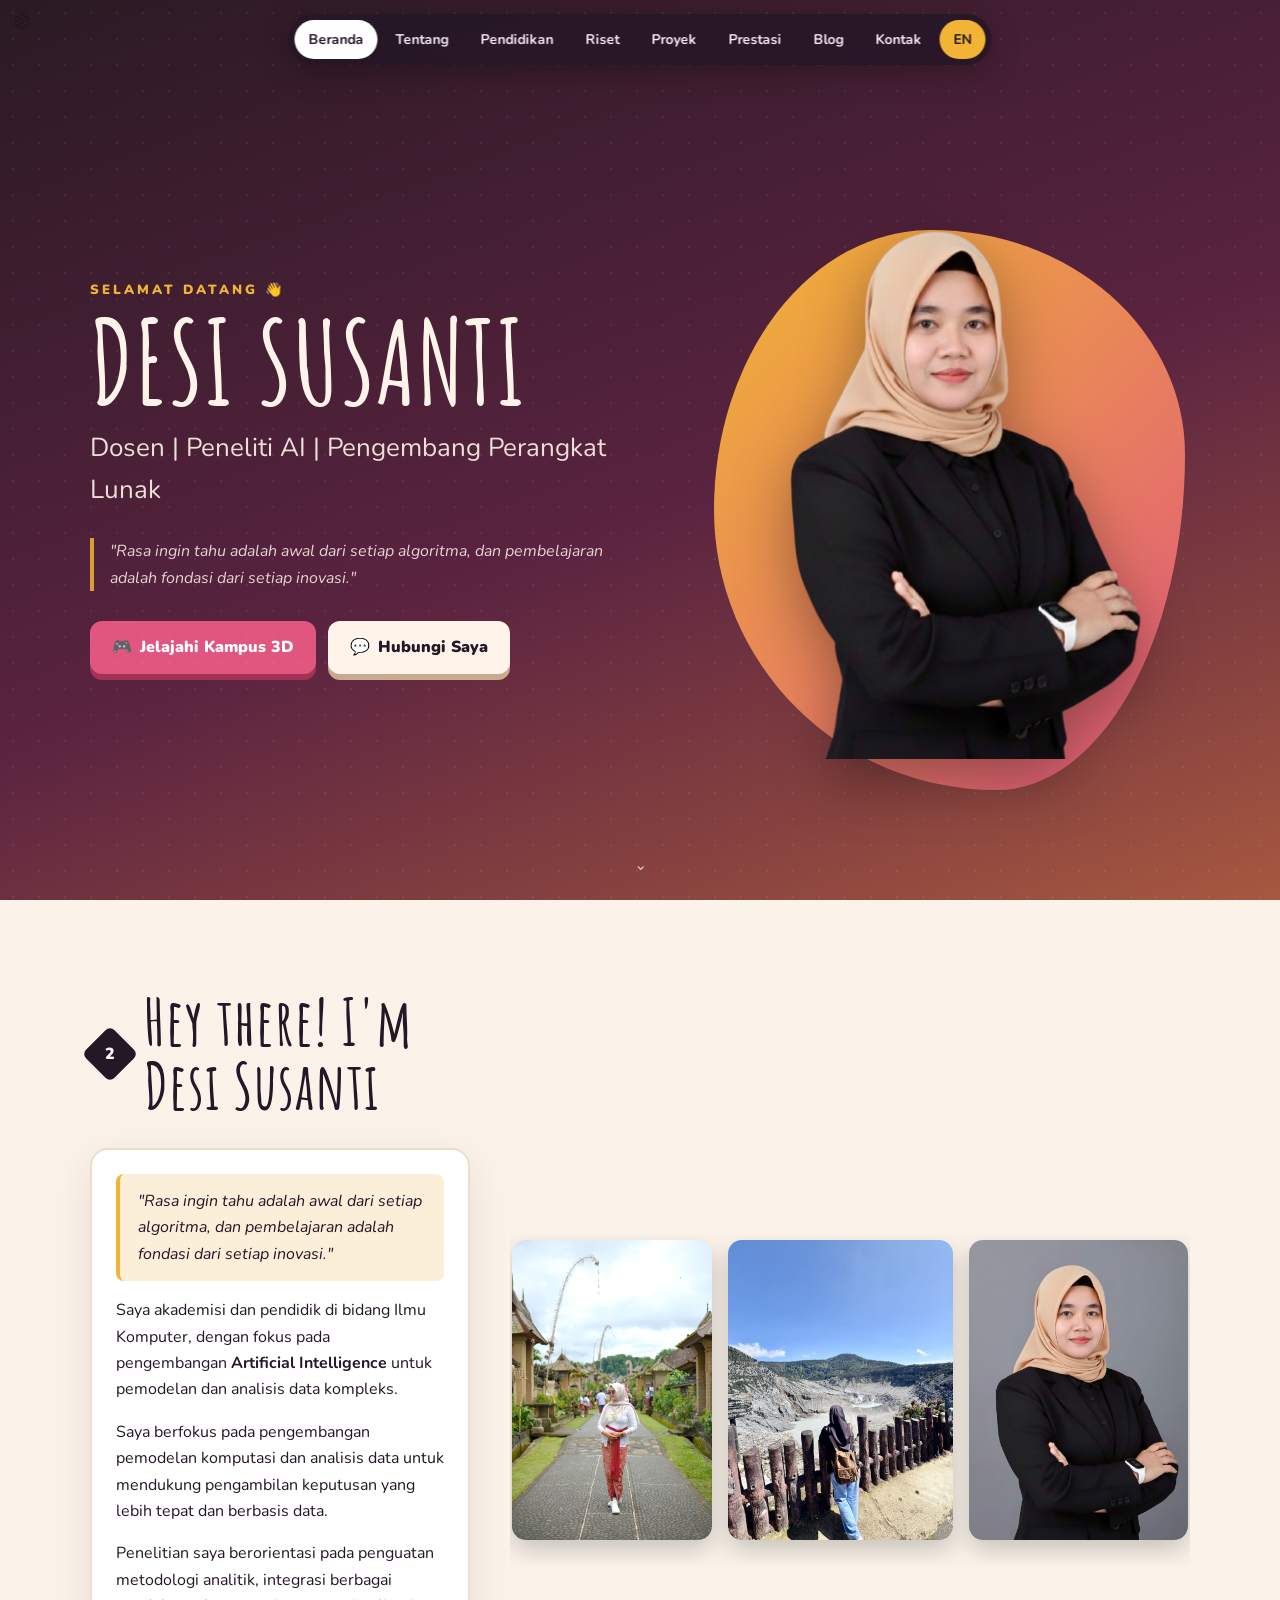
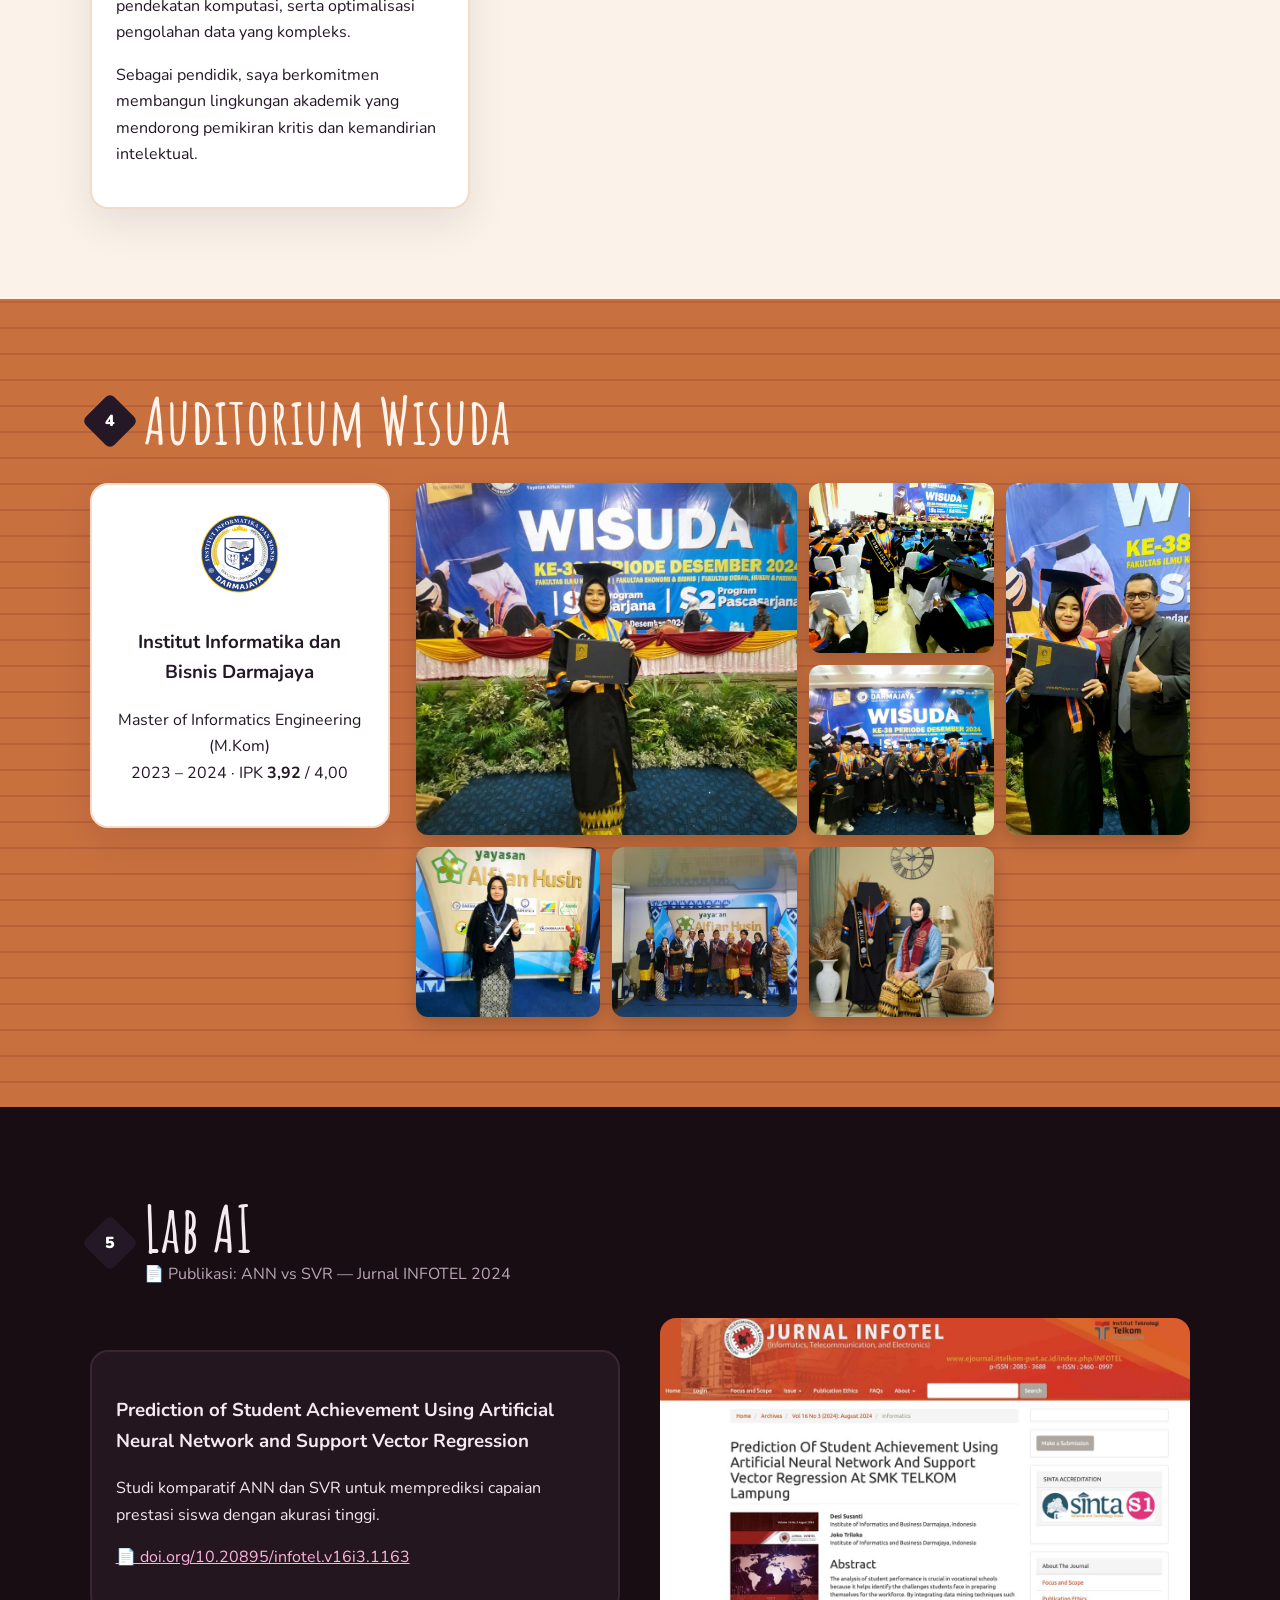
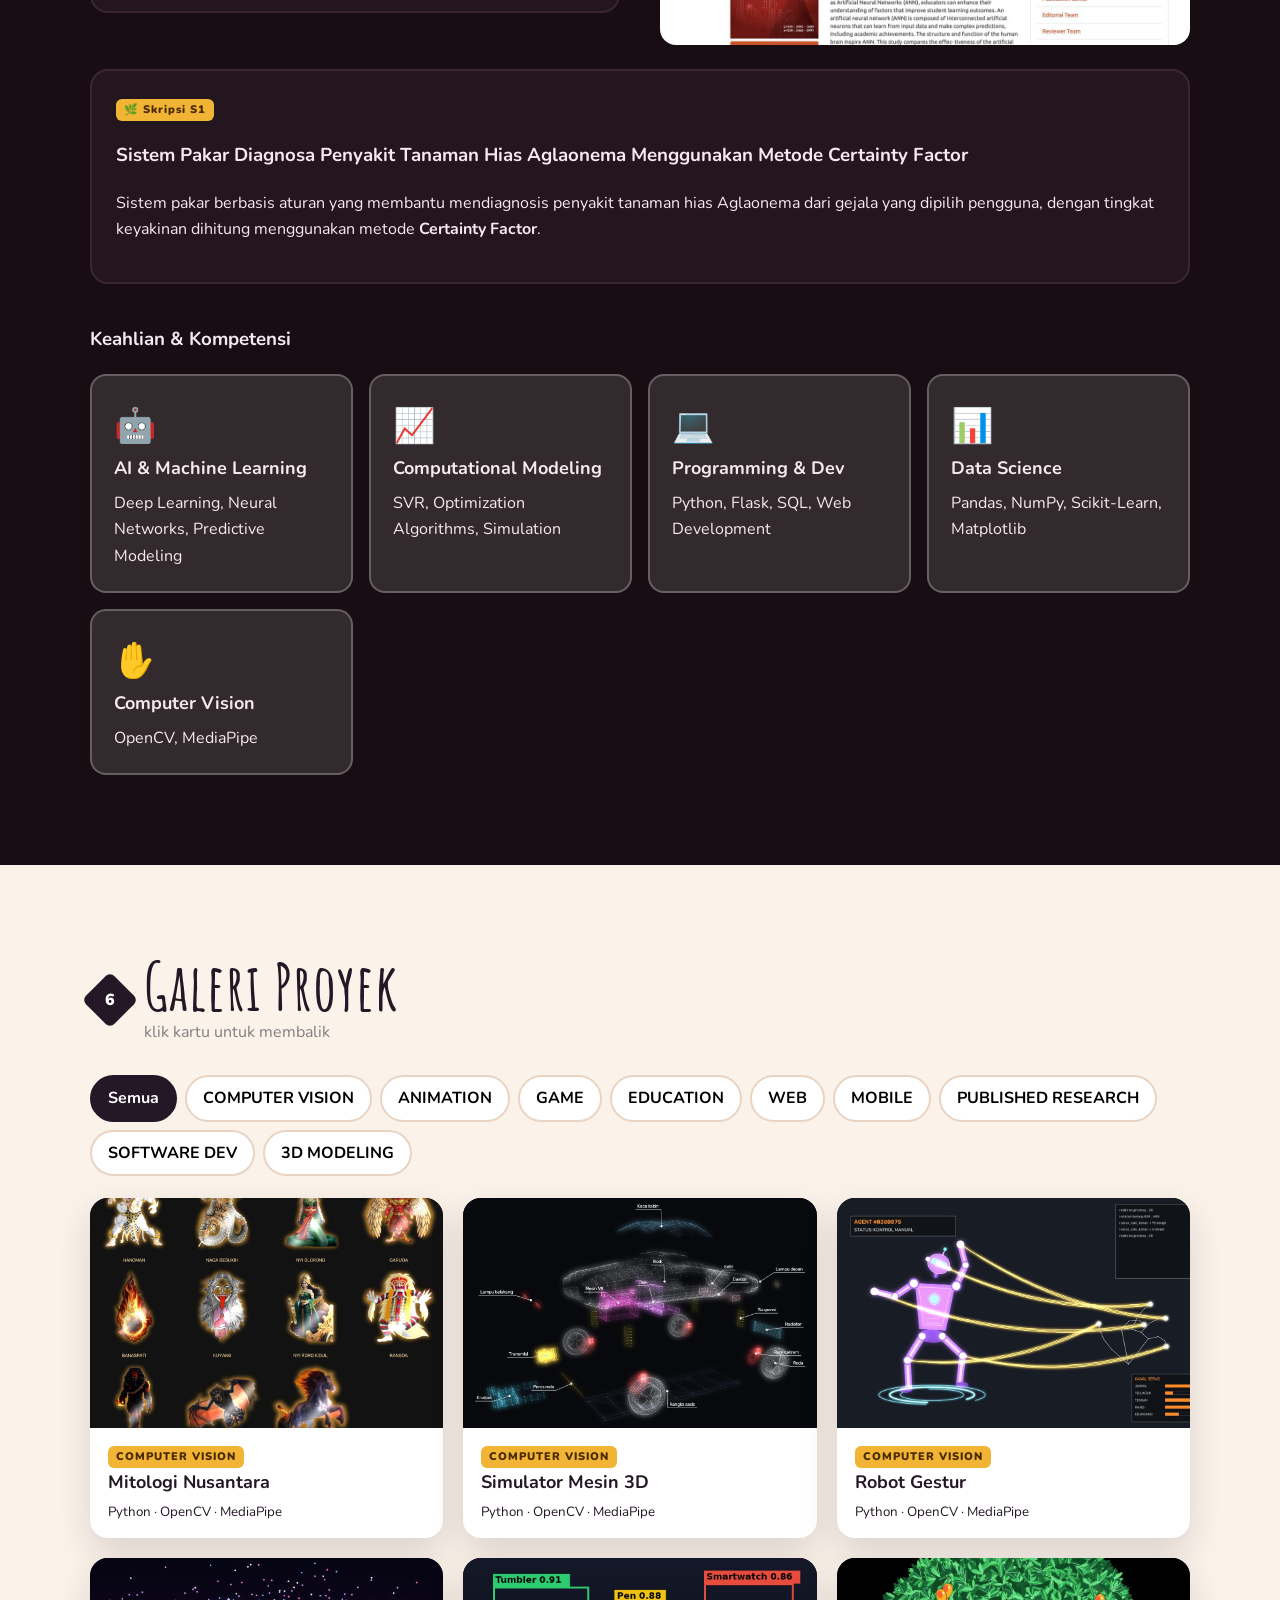
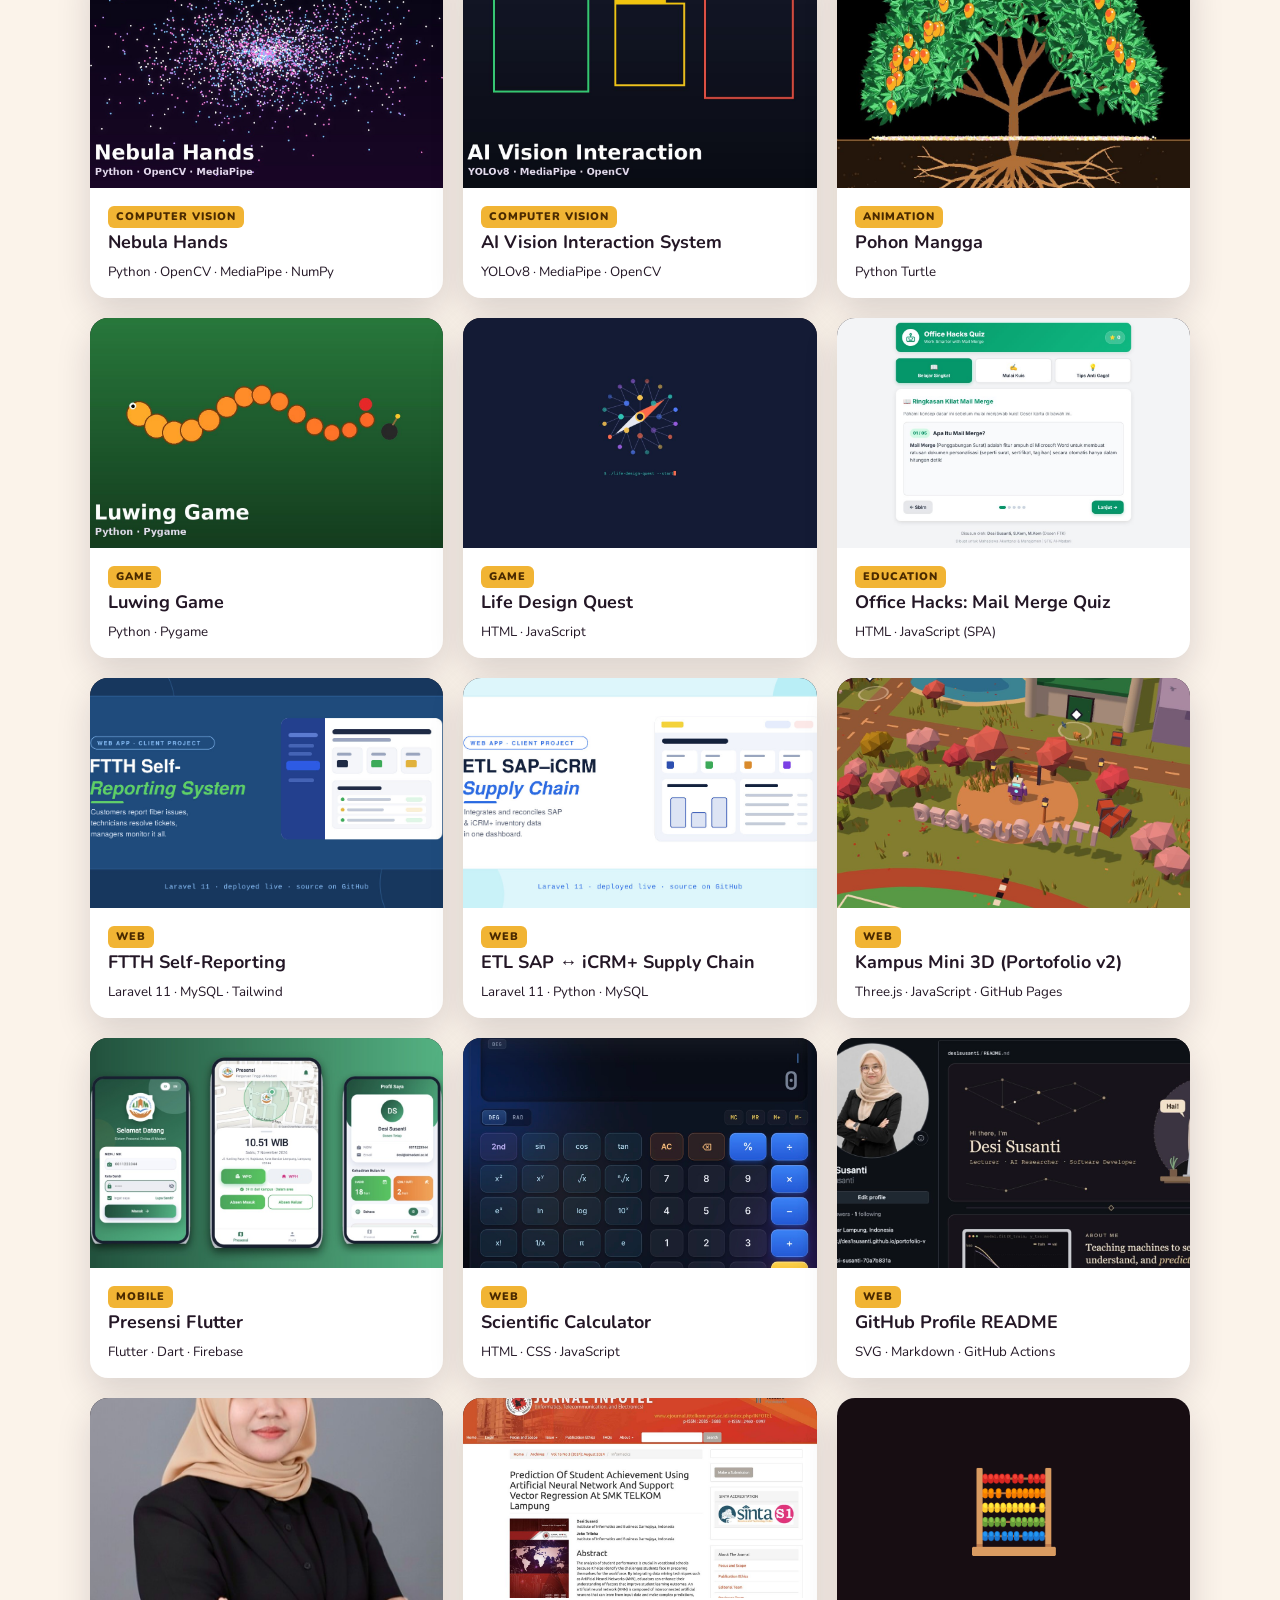
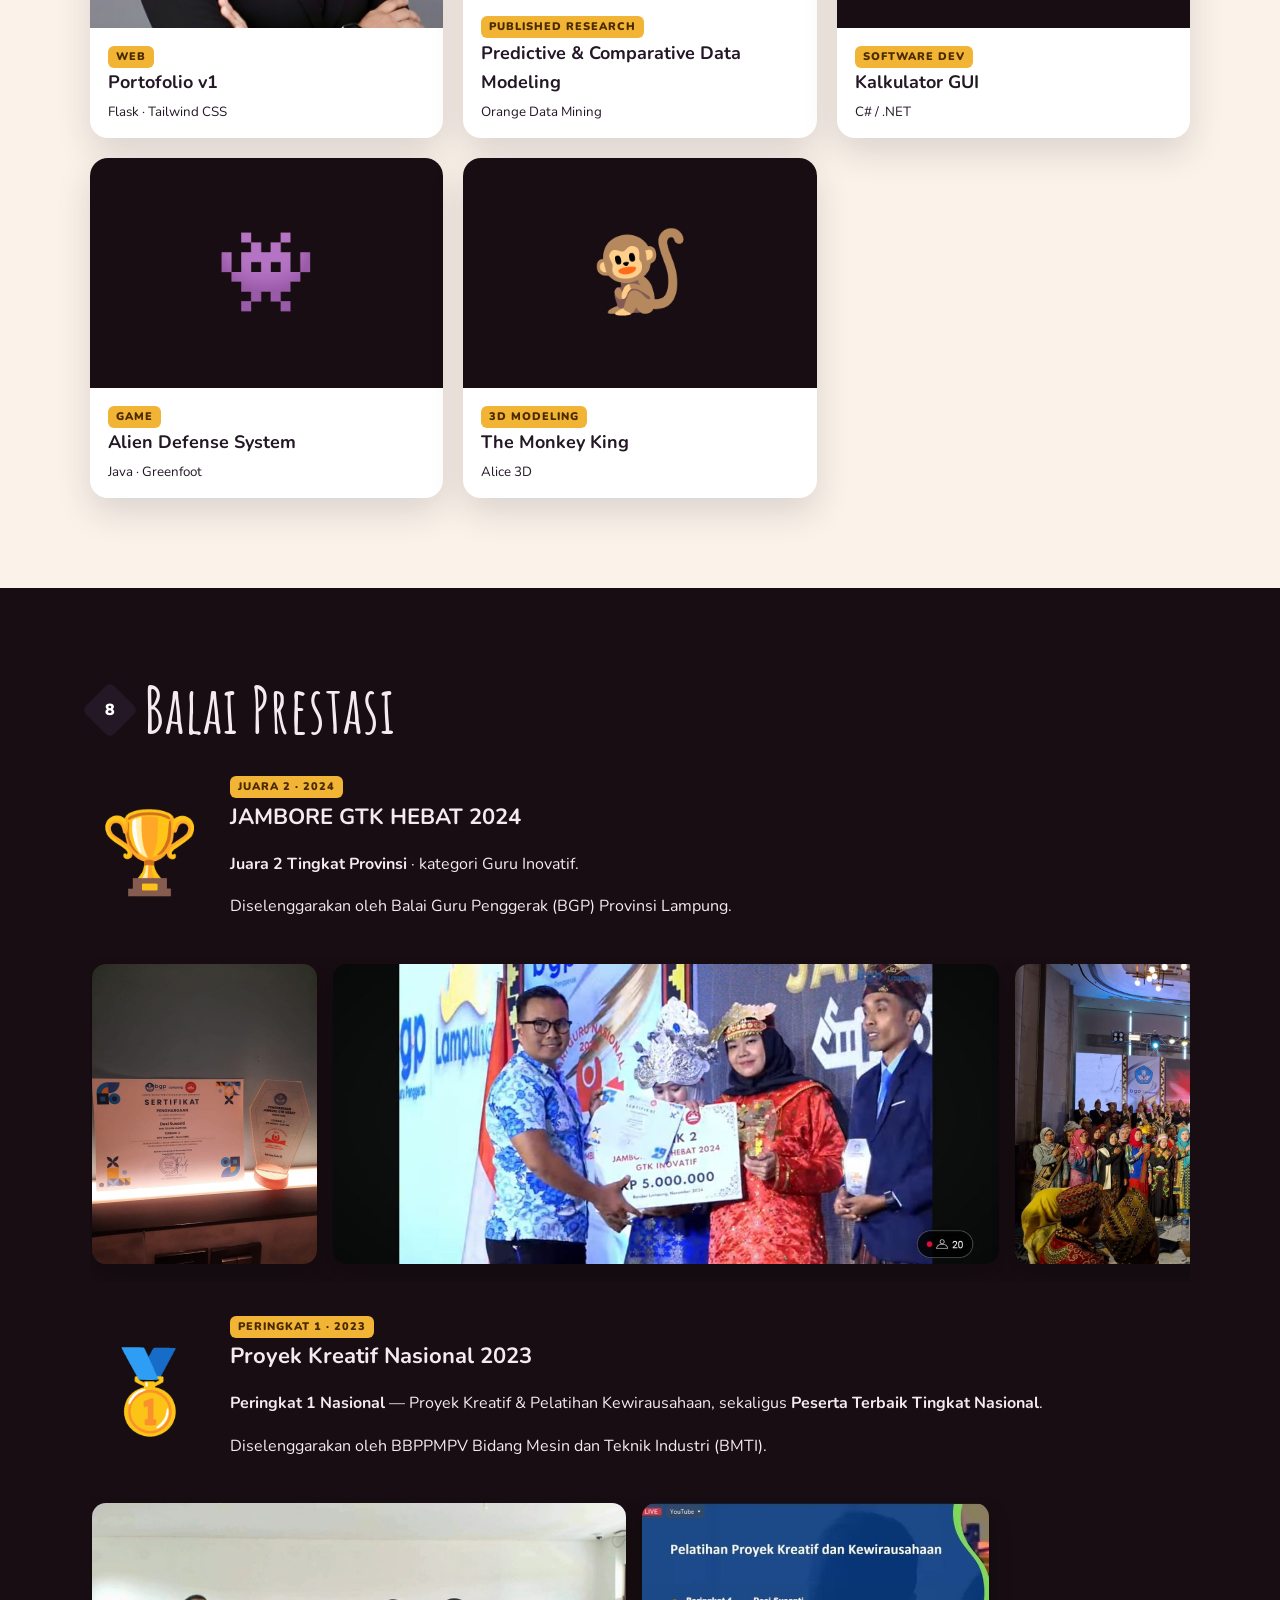
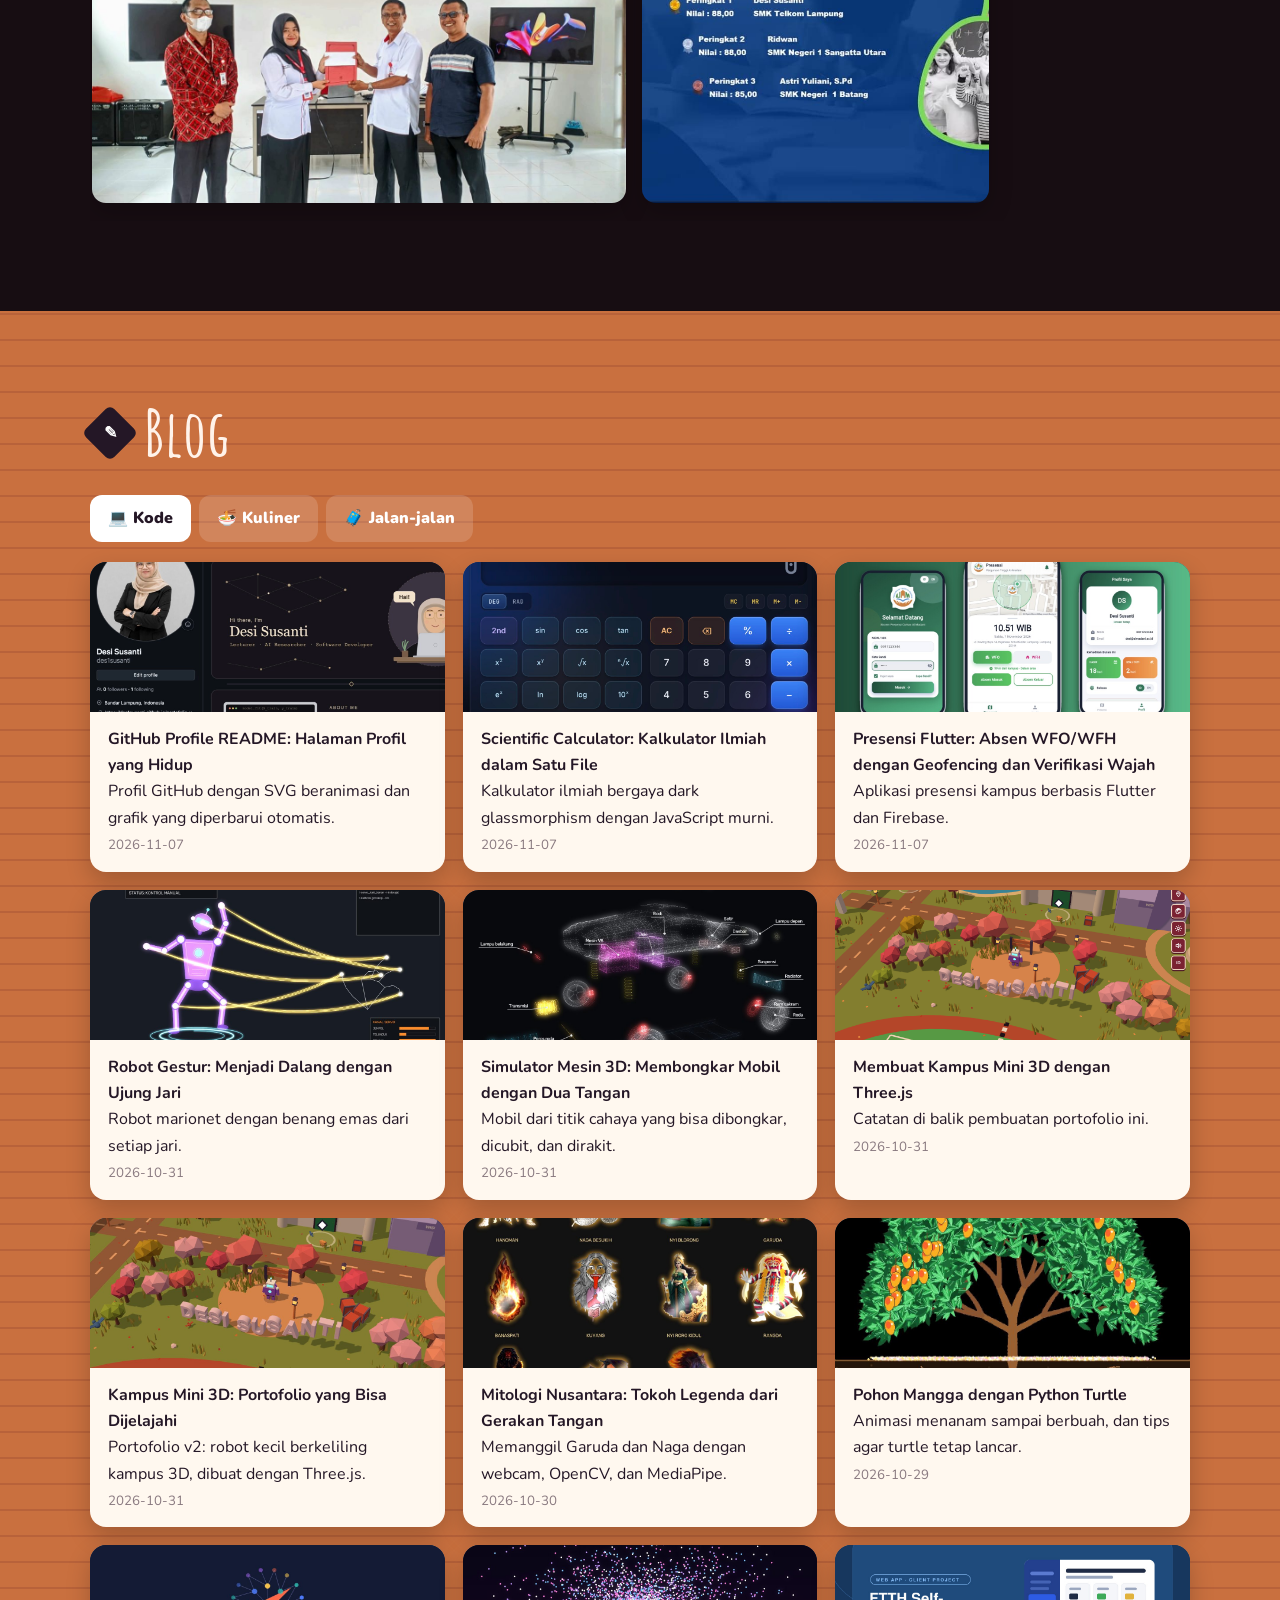
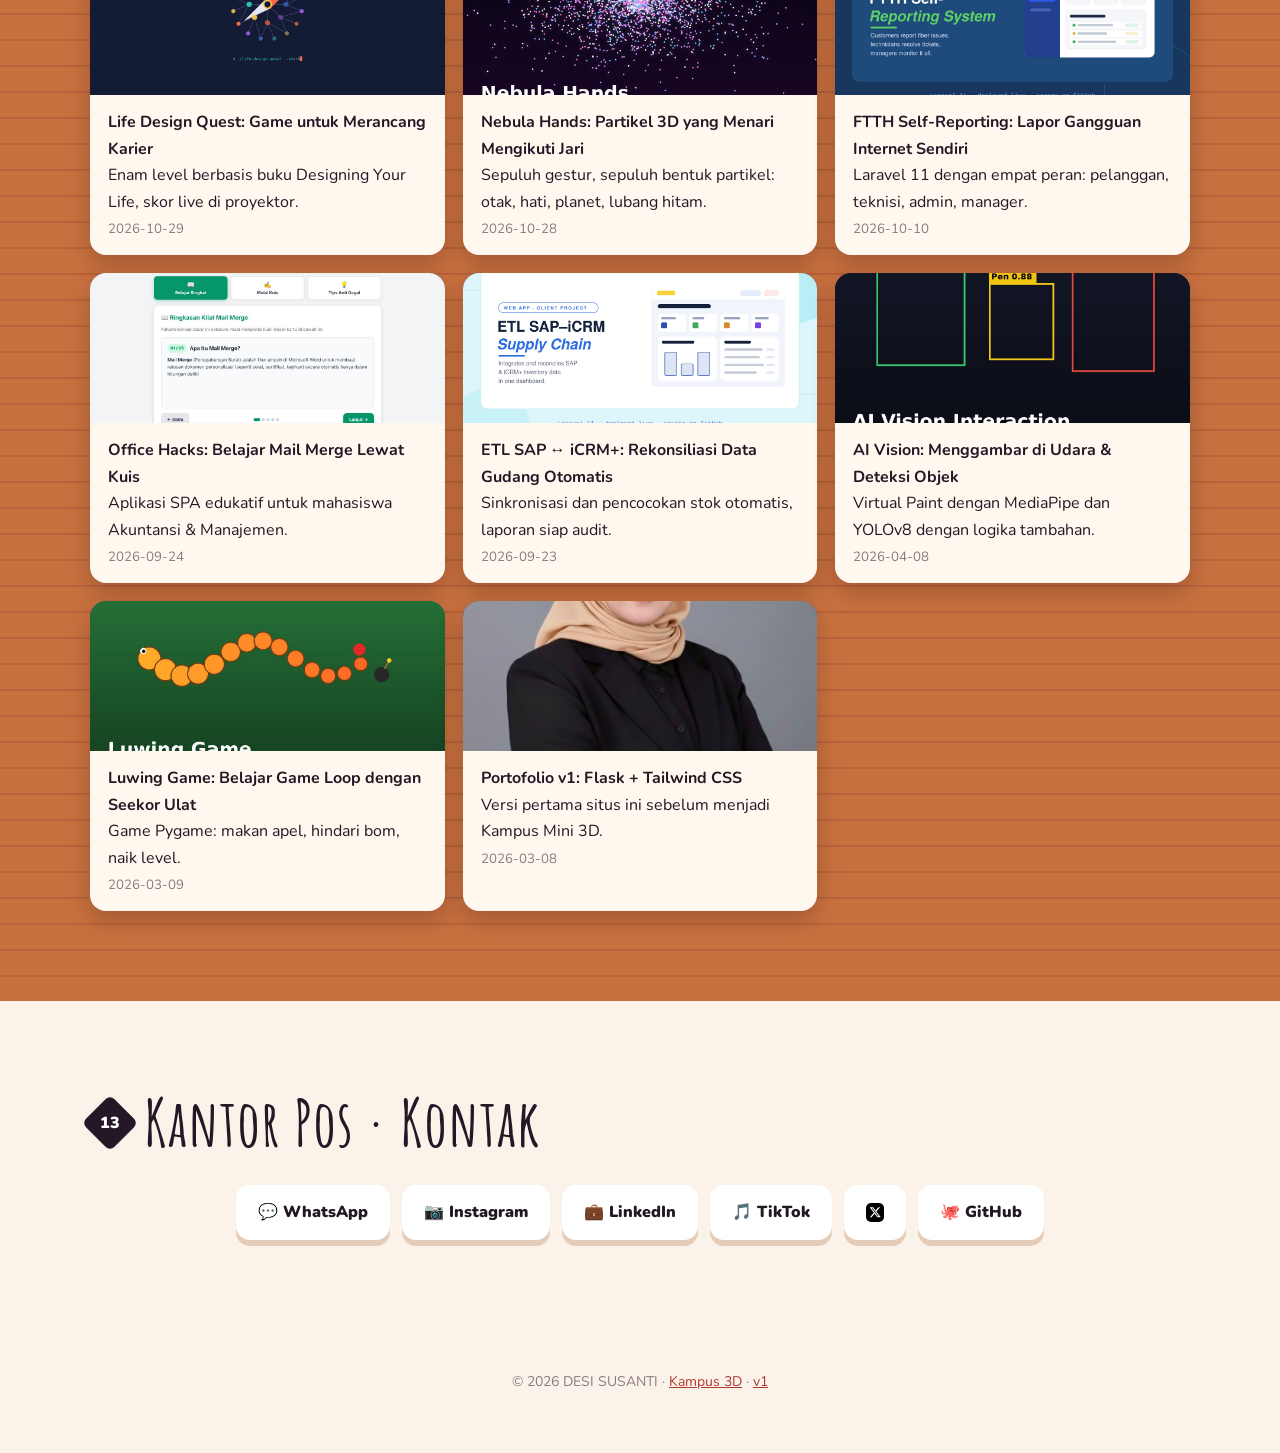
==== commit 55784edb: "Tambah proyek baru, foto presensi, skripsi S1, dan tagline baru" ====
--- a/classic.html
+++ b/classic.html
@@ -4,7 +4,7 @@
   <meta charset="utf-8">
   <meta name="viewport" content="width=device-width, initial-scale=1">
   <title>Desi Susanti — Portofolio</title>
-  <meta name="description" content="Portofolio Desi Susanti, M.Kom — Pembelajar | Pendidik | Peneliti">
+  <meta name="description" content="Portofolio Desi Susanti, M.Kom — Dosen | Peneliti AI | Pengembang Perangkat Lunak">
   <link href="https://fonts.googleapis.com/css2?family=Amatic+SC:wght@700&family=Nunito:wght@400;700;900&display=swap" rel="stylesheet">
   <style>
     :root { --ink: #241726; --cream: #fbf3ea; --wood: #c9703f; --wood2: #b8623a; --rose: #e0567f; --violet: #9b59d0; --gold: #f1b434; --night: #170d12; }
@@ -253,6 +253,7 @@
       <section class="part dark" id="riset"><div class="reveal">${head(5, t(L.lab.title), t(L.lab.notes)[0])}
         <div class="split"><div class="card">${E('lab', 0, 'text', t(lab[0].text))}<p><a href="${lab[0].link.url}" target="_blank">📄 ${lab[0].link.label}</a></p></div>
         <img src="img/v1/research_thumb.jpg" alt="" style="width:100%;border-radius:16px"></div>
+        ${lab.map((s, i) => [s, i]).filter(([s]) => s.badge === 'SKRIPSI').map(([s, i]) => `<div class="card" style="margin-top:24px"><span class="chip">🌿 ${t(s.title)}</span>${E('lab', i, 'text', t(s.text))}</div>`).join('')}
         <h3 style="margin-top:40px">${lang === 'id' ? 'Keahlian & Kompetensi' : 'Skills'}</h3>
         <div class="skills">${[['🤖', 'AI & Machine Learning', 'Deep Learning, Neural Networks, Predictive Modeling'], ['📈', 'Computational Modeling', 'SVR, Optimization Algorithms, Simulation'],
           ['💻', 'Programming & Dev', 'Python, Flask, SQL, Web Development'], ['📊', 'Data Science', 'Pandas, NumPy, Scikit-Learn, Matplotlib'],
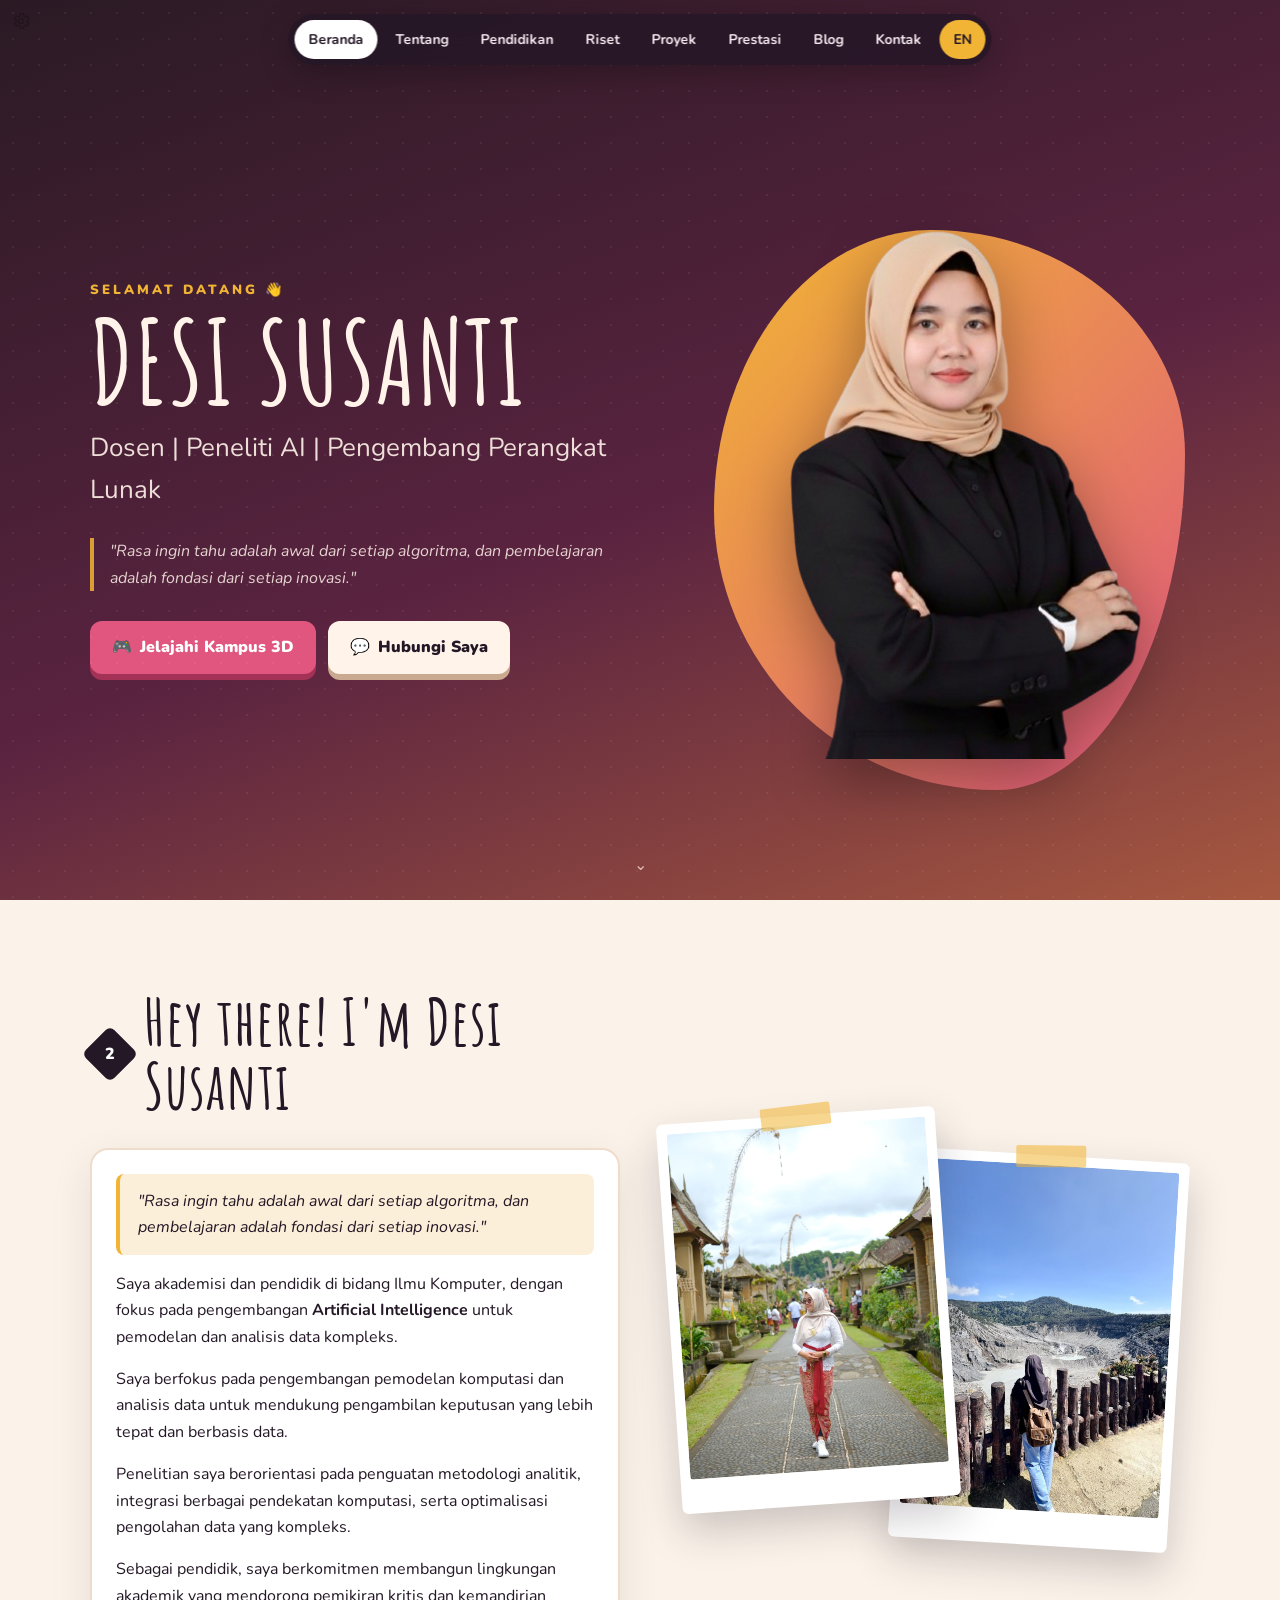
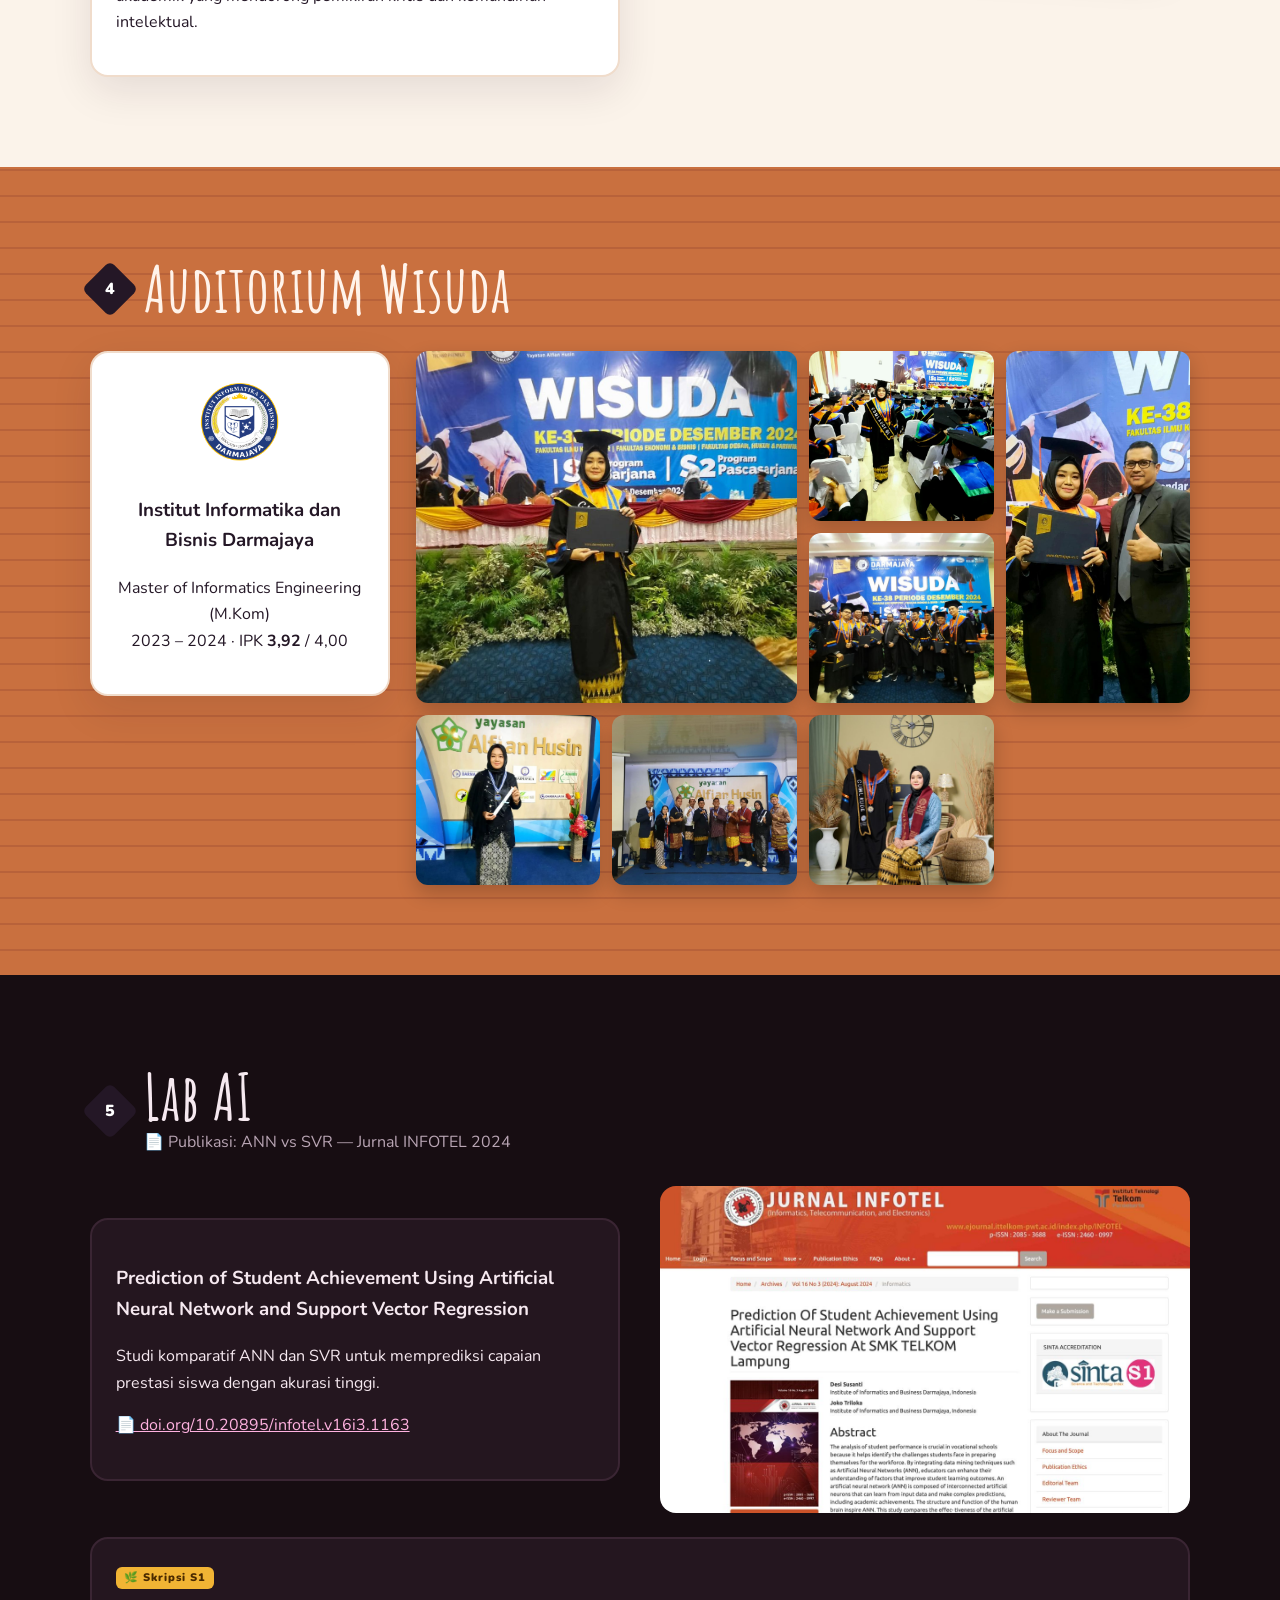
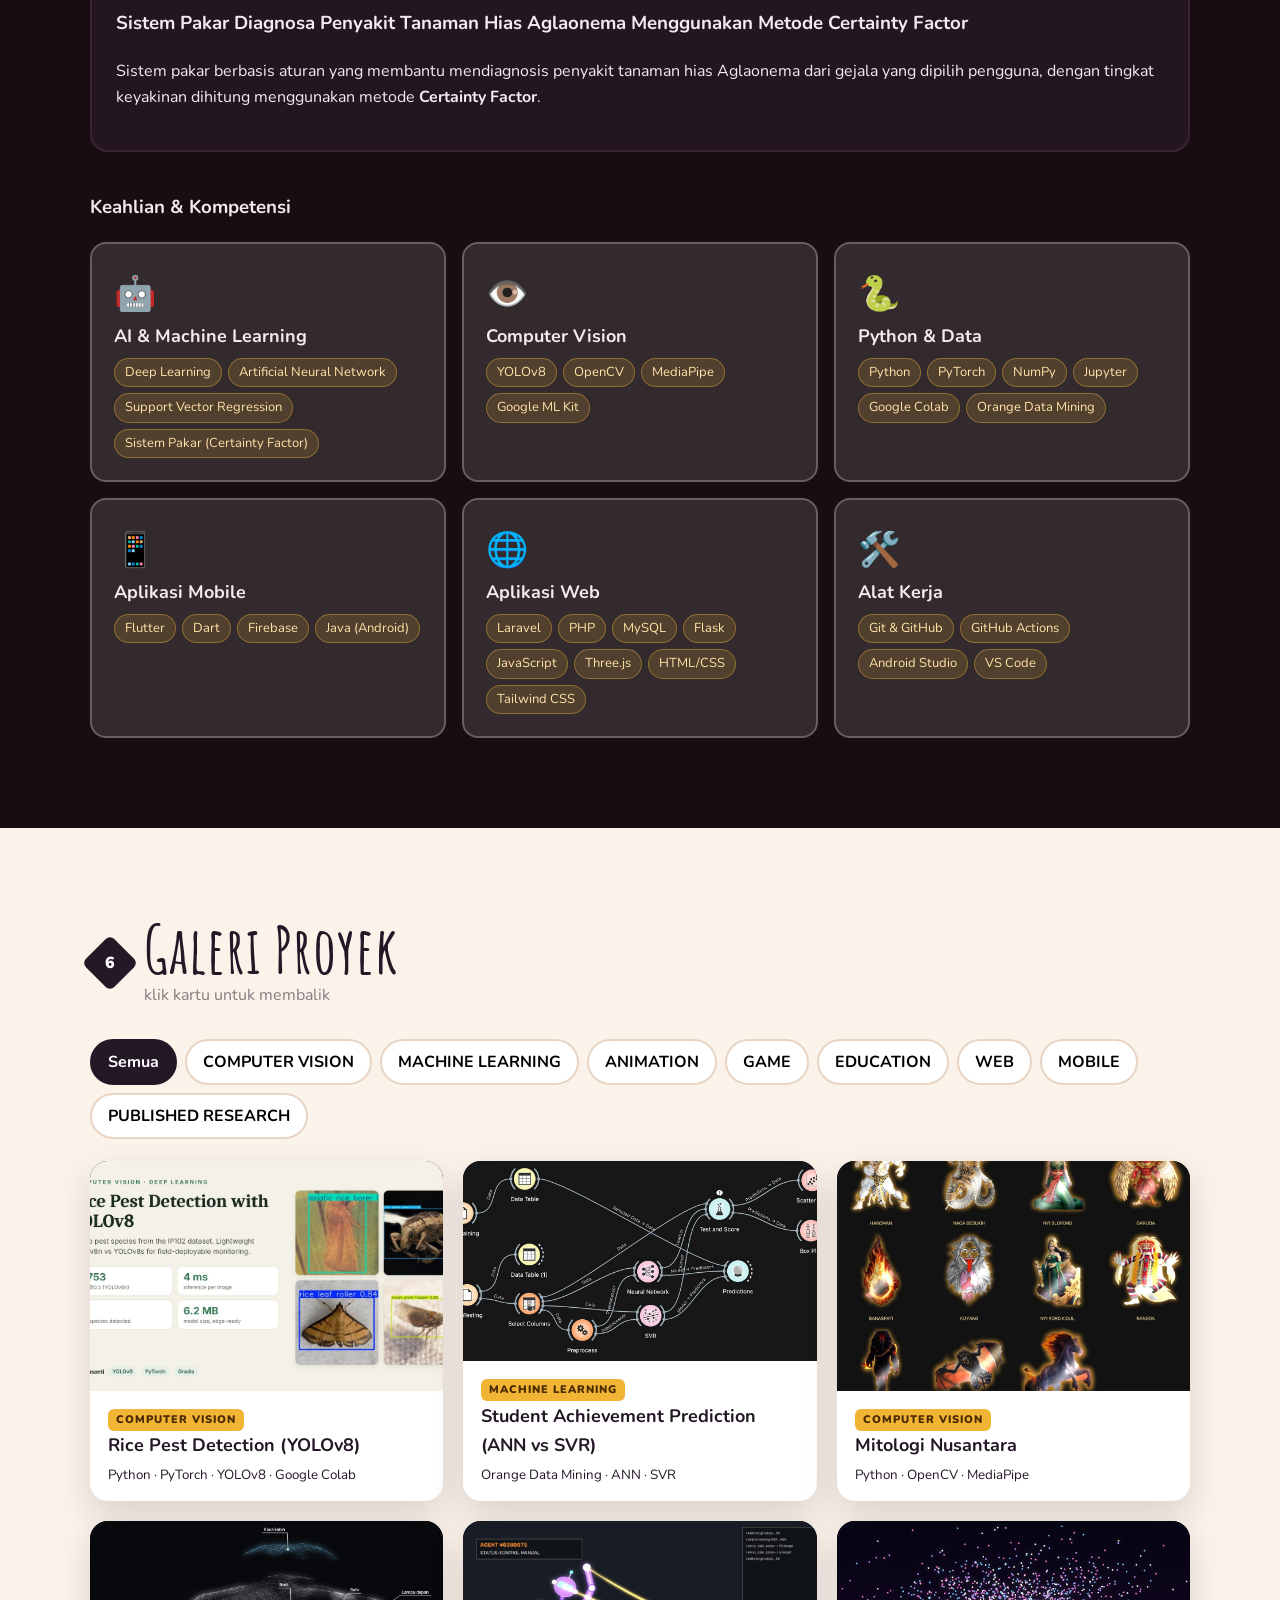
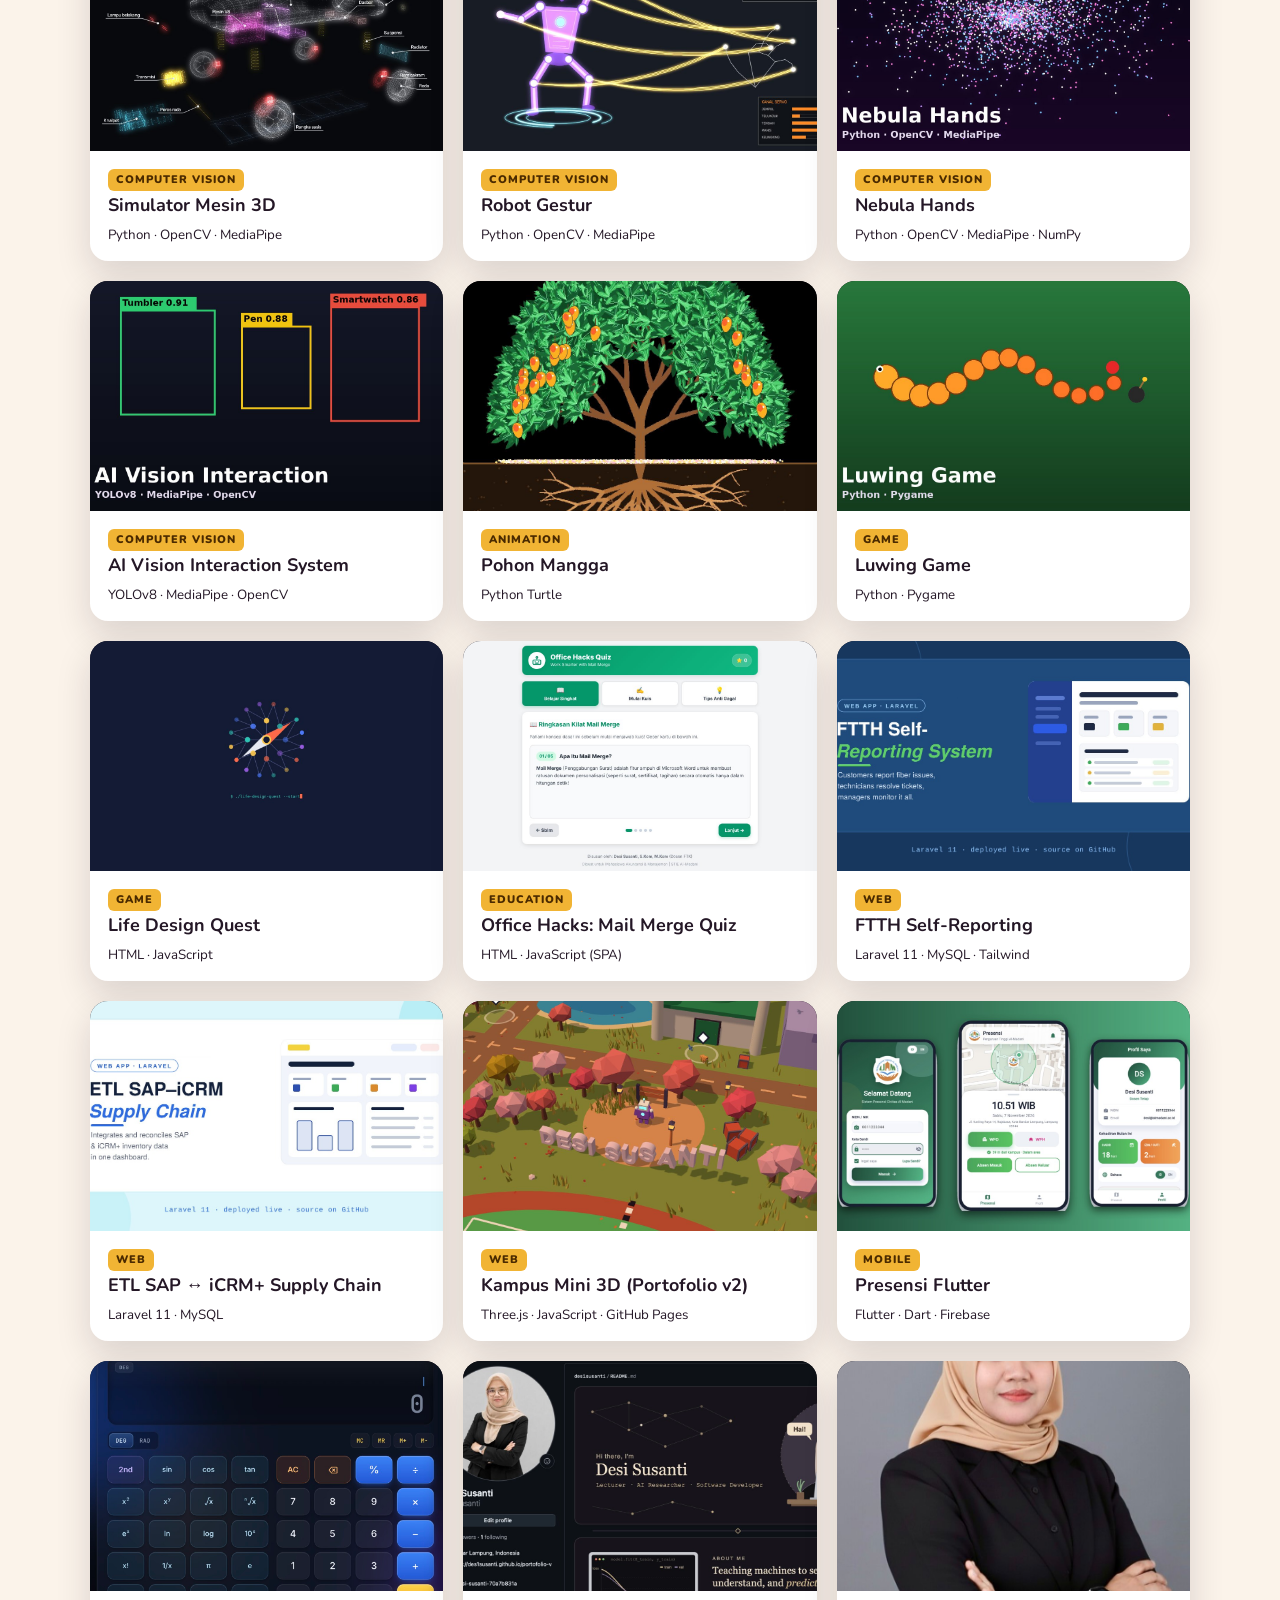
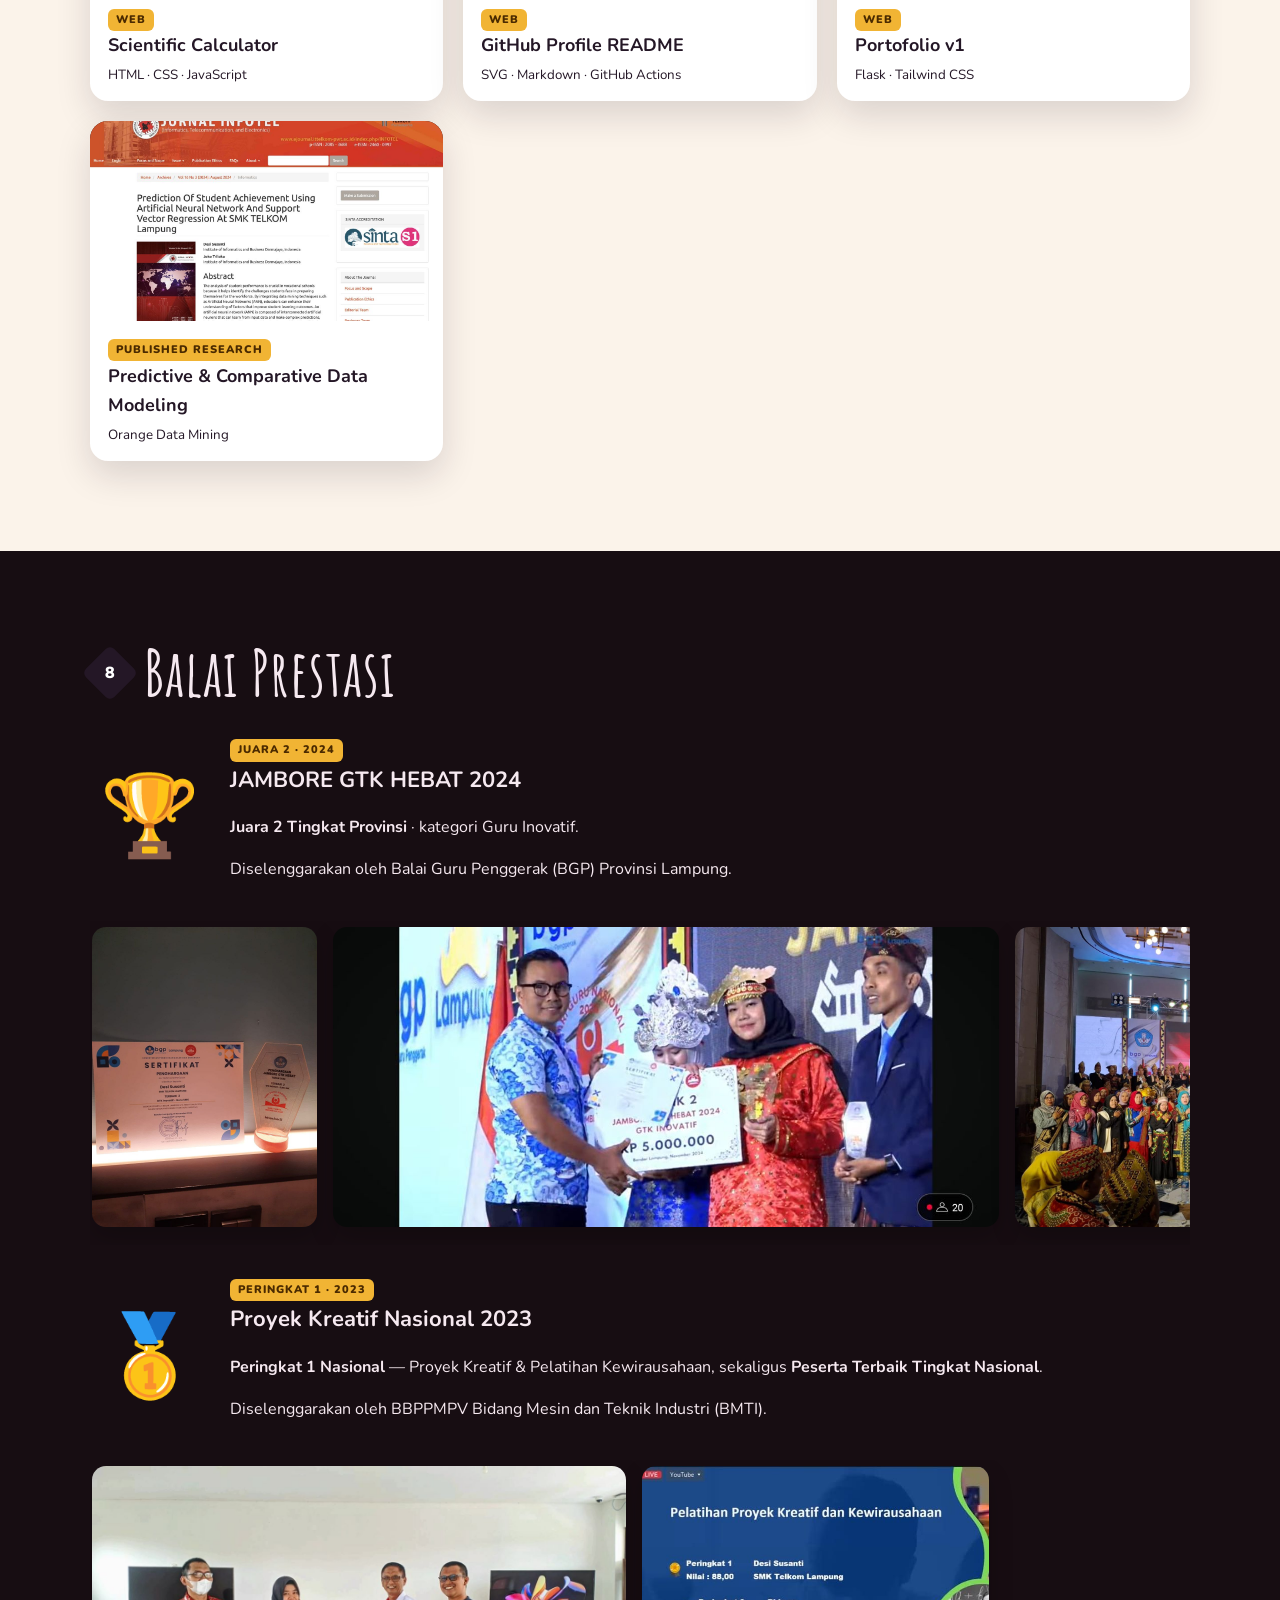
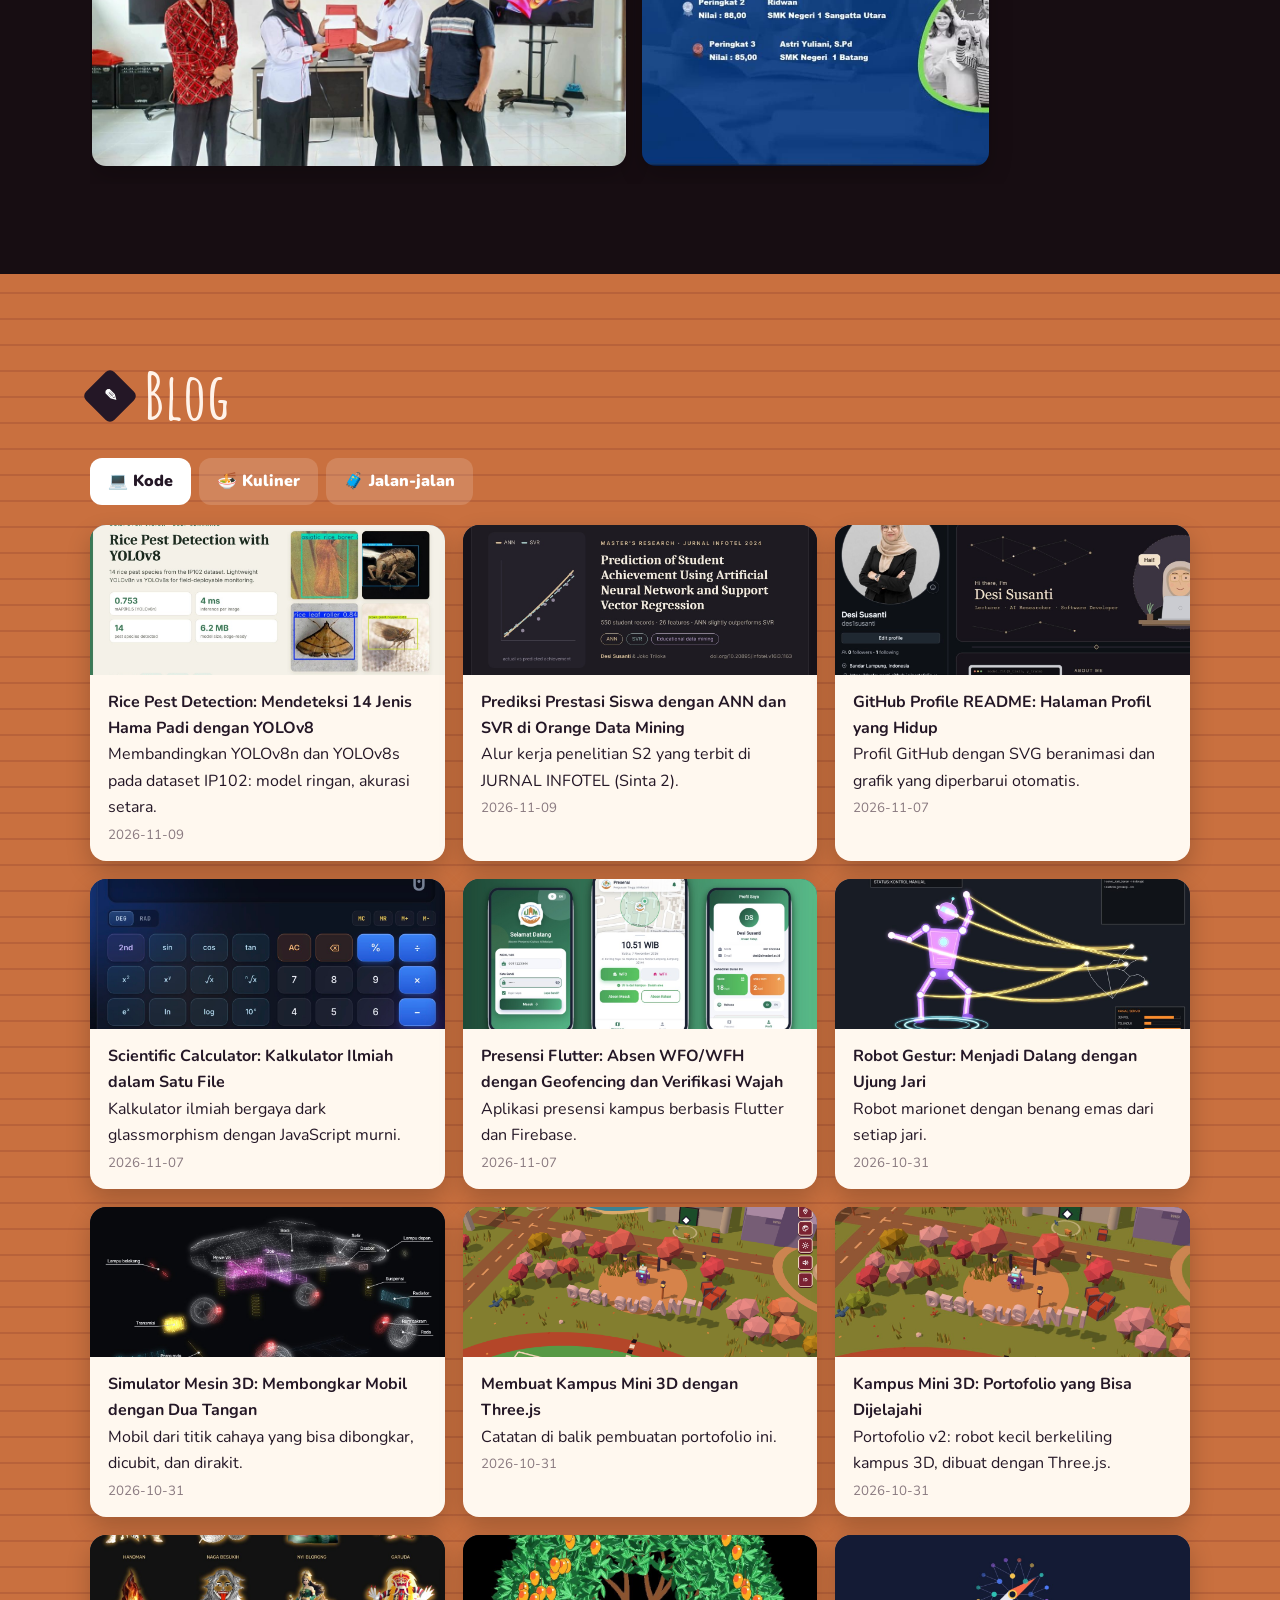
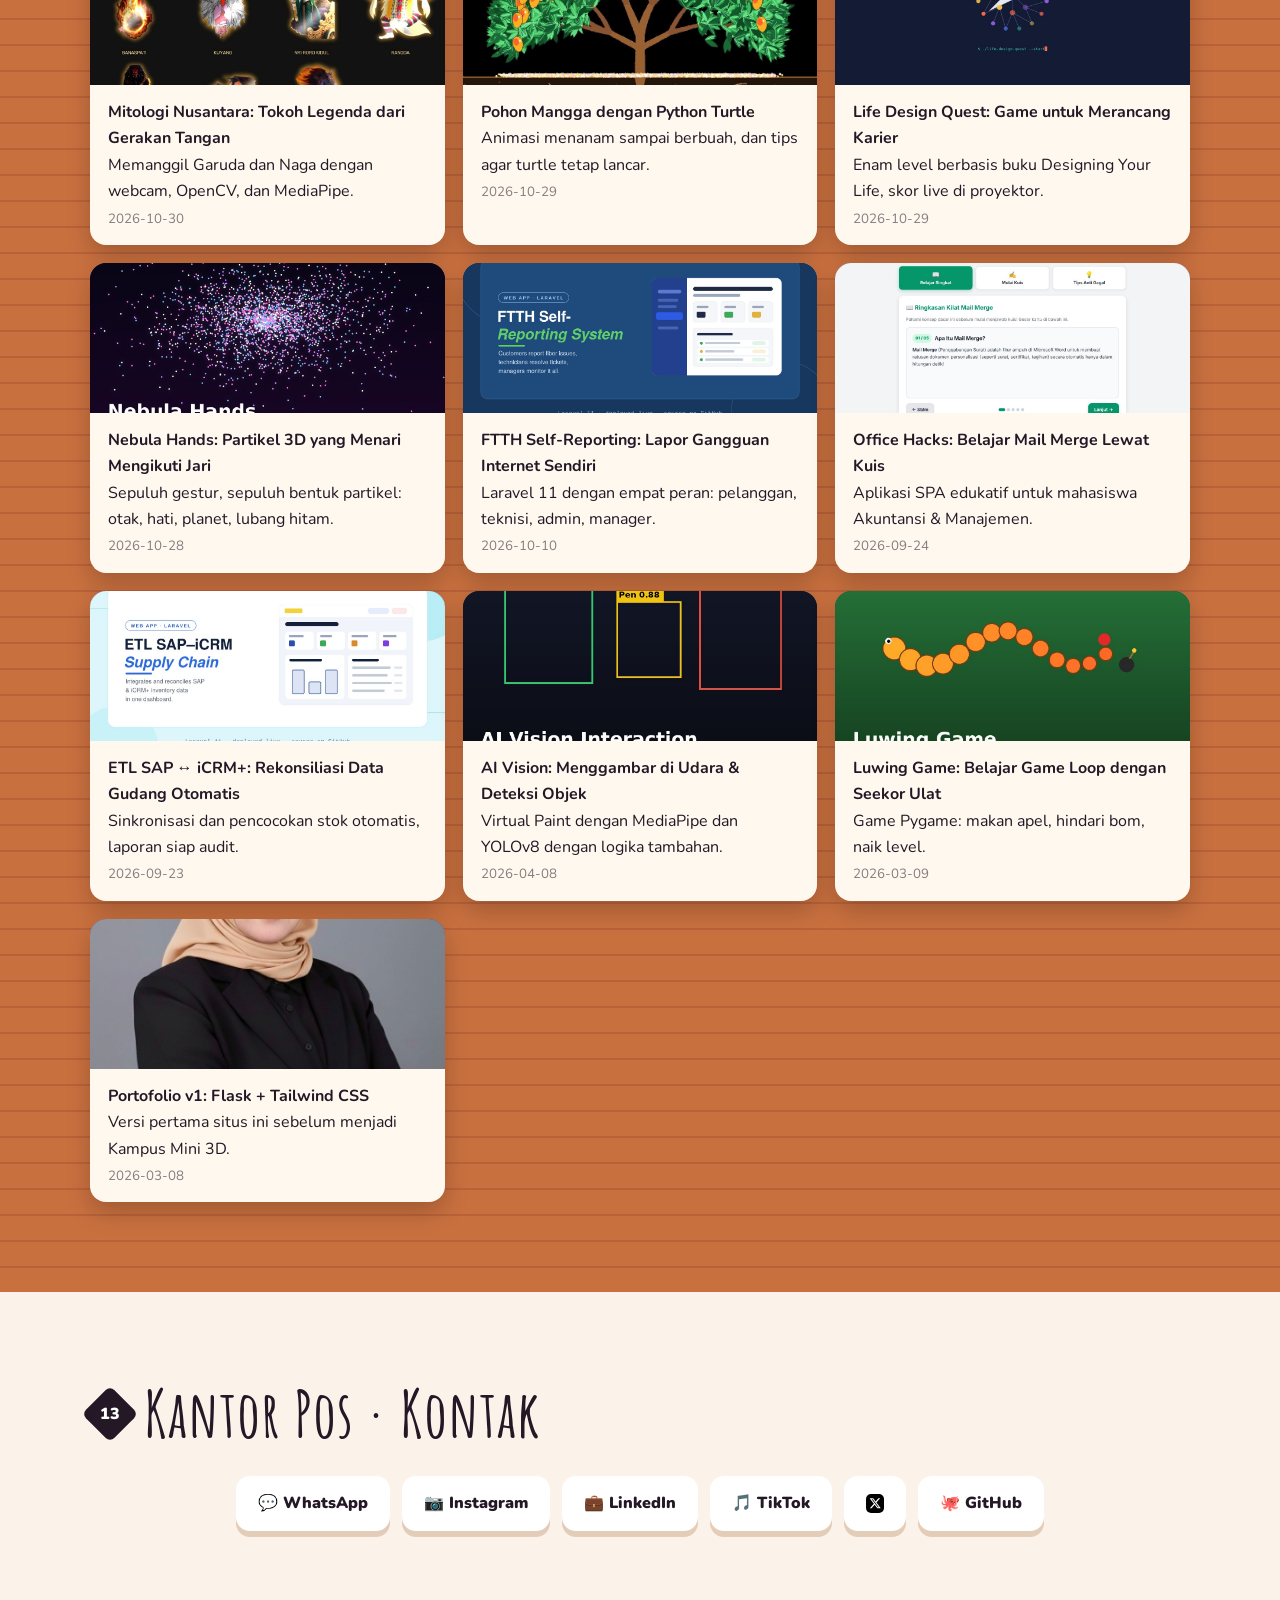
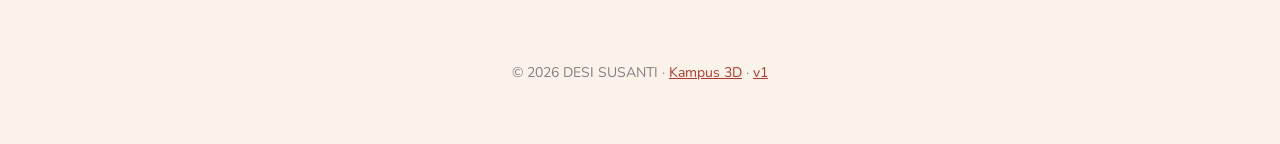
==== commit f485f2ce: "Add AI projects & blog posts, refresh campus boards, Lampung info, skills, and about photos" ====
--- a/classic.html
+++ b/classic.html
@@ -95,10 +95,22 @@
     .strip img:hover { transform: scale(1.03) rotate(-1deg); }
 
     /* keahlian */
-    .skills { display: grid; grid-template-columns: repeat(auto-fit, minmax(220px, 1fr)); gap: 16px; }
+    .skills { display: grid; grid-template-columns: repeat(auto-fill, minmax(300px, 1fr)); gap: 16px; }
     .skill { padding: 22px; border-radius: 16px; background: rgba(255,255,255,.12); border: 2px solid rgba(255,255,255,.25); transition: transform .2s; }
     .skill:hover { transform: translateY(-6px) rotate(-1deg); }
     .skill b { display: block; font-size: 18px; margin-bottom: 6px; } .skill .e { font-size: 34px; }
+    .skill .tags { display: flex; flex-wrap: wrap; gap: 6px; margin-top: 4px; }
+    .skill .tags span { font-size: 13px; padding: 3px 10px; border-radius: 20px; background: rgba(241,180,52,.16); border: 1px solid rgba(241,180,52,.4); color: #ffe2a8; }
+    /* foto Tentang: dua foto bergaya polaroid */
+    .duo { display: grid; grid-template-columns: 1fr 1fr; gap: 0; align-items: center; padding: 20px 10px 40px; }
+    .duo .ph { background: #fff; padding: 10px 10px 34px; border-radius: 6px; box-shadow: 0 18px 40px rgba(36,23,38,.22); transition: transform .35s; }
+    .duo .ph img { cursor: zoom-in; display: block; width: 100%; aspect-ratio: 3 / 4; object-fit: cover; border-radius: 3px; }
+    .duo .ph:nth-child(odd) { transform: rotate(-4deg) translateY(-14px); z-index: 2; margin-right: -24px; }
+    .duo .ph:nth-child(even) { transform: rotate(3.5deg) translateY(26px); z-index: 1; margin-left: -24px; }
+    .duo .ph:hover { transform: rotate(0) translateY(-6px) scale(1.03); z-index: 3; }
+    .duo .ph::after { content: ""; position: absolute; top: -10px; left: 50%; width: 70px; height: 22px; transform: translateX(-50%) rotate(-3deg);
+      background: rgba(241,180,52,.55); border-radius: 2px; }
+    @media (max-width: 860px) { .duo { padding: 10px 6px 34px; } }
 
     /* proyek: kartu balik */
     .filters { display: flex; flex-wrap: wrap; gap: 8px; margin-bottom: 22px; }
@@ -192,7 +204,7 @@
   <div class="modal" id="lightbox"><button class="x">×</button><img id="lbimg" alt=""></div>
 
   <script type="module">
-    import { LOCATIONS, PROFILE, PROJECTS } from './js/content.js';
+    import { LOCATIONS, PROFILE, PROJECTS, SKILLS } from './js/content.js';
     import { md } from './js/markdown.js';
     import * as admin from './js/admin.js';
     admin.injectOwnerCSS(); admin.applyOwnerClass();
@@ -213,7 +225,7 @@
     let edits = await admin.loadEdits();
     // teks yang sudah diubah pemilik (data/edits.json), sama dengan yang dipakai Kampus 3D
     const E = (key, i, field, fallback) => { const e = edits[`${key}:${i}`] && edits[`${key}:${i}`][lang]; return e && e[field] != null ? e[field] : fallback; };
-    const ABOUT_PHOTOS = ['img/v1/about-main.jpg', 'img/v1/utama.jpg', 'img/v1/dsi.jpg'];
+    const ABOUT_PHOTOS = ['img/v1/about-main.jpg', 'img/v1/utama.jpg'];
     let localImgs = {};
     const src = (p) => localImgs[p] || p;
     let blogCat = 'kode', projFilter = 'ALL';
@@ -242,7 +254,7 @@
           <div class="card"><div id="ab-t0">${E('beranda', 0, 'text', t(ber[0].text))}</div><div id="ab-t1">${E('beranda', 1, 'text', t(ber[1].text))}</div></div>
           <div class="own ownbar"><button class="ownbtn" id="ab-edit">✎ Edit kata-kata</button><button class="ownbtn" id="ab-save" style="display:none">💾 Simpan</button>
             <button class="ownbtn ghost" id="ab-cancel" style="display:none">Batal</button></div></div>
-        <div class="photos"><div class="strip">${(edits['about-photos'] || ABOUT_PHOTOS).map((p, i) => `<div class="ph"><img src="${src(p)}" loading="lazy" alt="">
+        <div class="photos"><div class="duo">${(edits['about-photos'] || ABOUT_PHOTOS).map((p, i) => `<div class="ph"><img src="${src(p)}" loading="lazy" alt="">
           <button class="ownbtn own" data-rep="${i}">📷 Ganti</button></div>`).join('')}</div>
           <div class="own ownbar"><button class="ownbtn" id="ab-add">＋ Tambah foto</button><button class="ownbtn red" id="ab-del">🗑 Hapus foto terakhir</button></div></div></div></section>
 
@@ -255,9 +267,7 @@
         <img src="img/v1/research_thumb.jpg" alt="" style="width:100%;border-radius:16px"></div>
         ${lab.map((s, i) => [s, i]).filter(([s]) => s.badge === 'SKRIPSI').map(([s, i]) => `<div class="card" style="margin-top:24px"><span class="chip">🌿 ${t(s.title)}</span>${E('lab', i, 'text', t(s.text))}</div>`).join('')}
         <h3 style="margin-top:40px">${lang === 'id' ? 'Keahlian & Kompetensi' : 'Skills'}</h3>
-        <div class="skills">${[['🤖', 'AI & Machine Learning', 'Deep Learning, Neural Networks, Predictive Modeling'], ['📈', 'Computational Modeling', 'SVR, Optimization Algorithms, Simulation'],
-          ['💻', 'Programming & Dev', 'Python, Flask, SQL, Web Development'], ['📊', 'Data Science', 'Pandas, NumPy, Scikit-Learn, Matplotlib'],
-          ['✋', 'Computer Vision', 'OpenCV, MediaPipe']].map(([e, a, b]) => `<div class="skill"><div class="e">${e}</div><b>${a}</b>${b}</div>`).join('')}</div></div></section>
+        <div class="skills">${SKILLS.map((g) => `<div class="skill"><div class="e">${g.e}</div><b>${t(g.k)}</b><div class="tags">${g.items.map((x) => `<span>${x}</span>`).join('')}</div></div>`).join('')}</div></div></section>
 
       <section class="part" id="proyek"><div class="reveal">${head(6, t(L.galeri.title), t(W.flip))}
         <div class="filters">${cats.map((c) => `<button data-f="${c}" class="${c === projFilter ? 'on' : ''}">${c === 'ALL' ? t(W.all) : c}</button>`).join('')}</div>
@@ -307,7 +317,7 @@
         document.getElementById('modal').classList.add('show');
       }));
       bindOwnerAbout();
-      document.querySelectorAll('.strip img, .grid img').forEach((im) => (im.onclick = () => {
+      document.querySelectorAll('.strip img, .grid img, .duo img').forEach((im) => (im.onclick = () => {
         document.getElementById('lbimg').src = im.src; document.getElementById('lightbox').classList.add('show');
       }));
       const io = new IntersectionObserver((es) => es.forEach((e) => e.isIntersecting && e.target.classList.add('in')), { threshold: 0.12 });
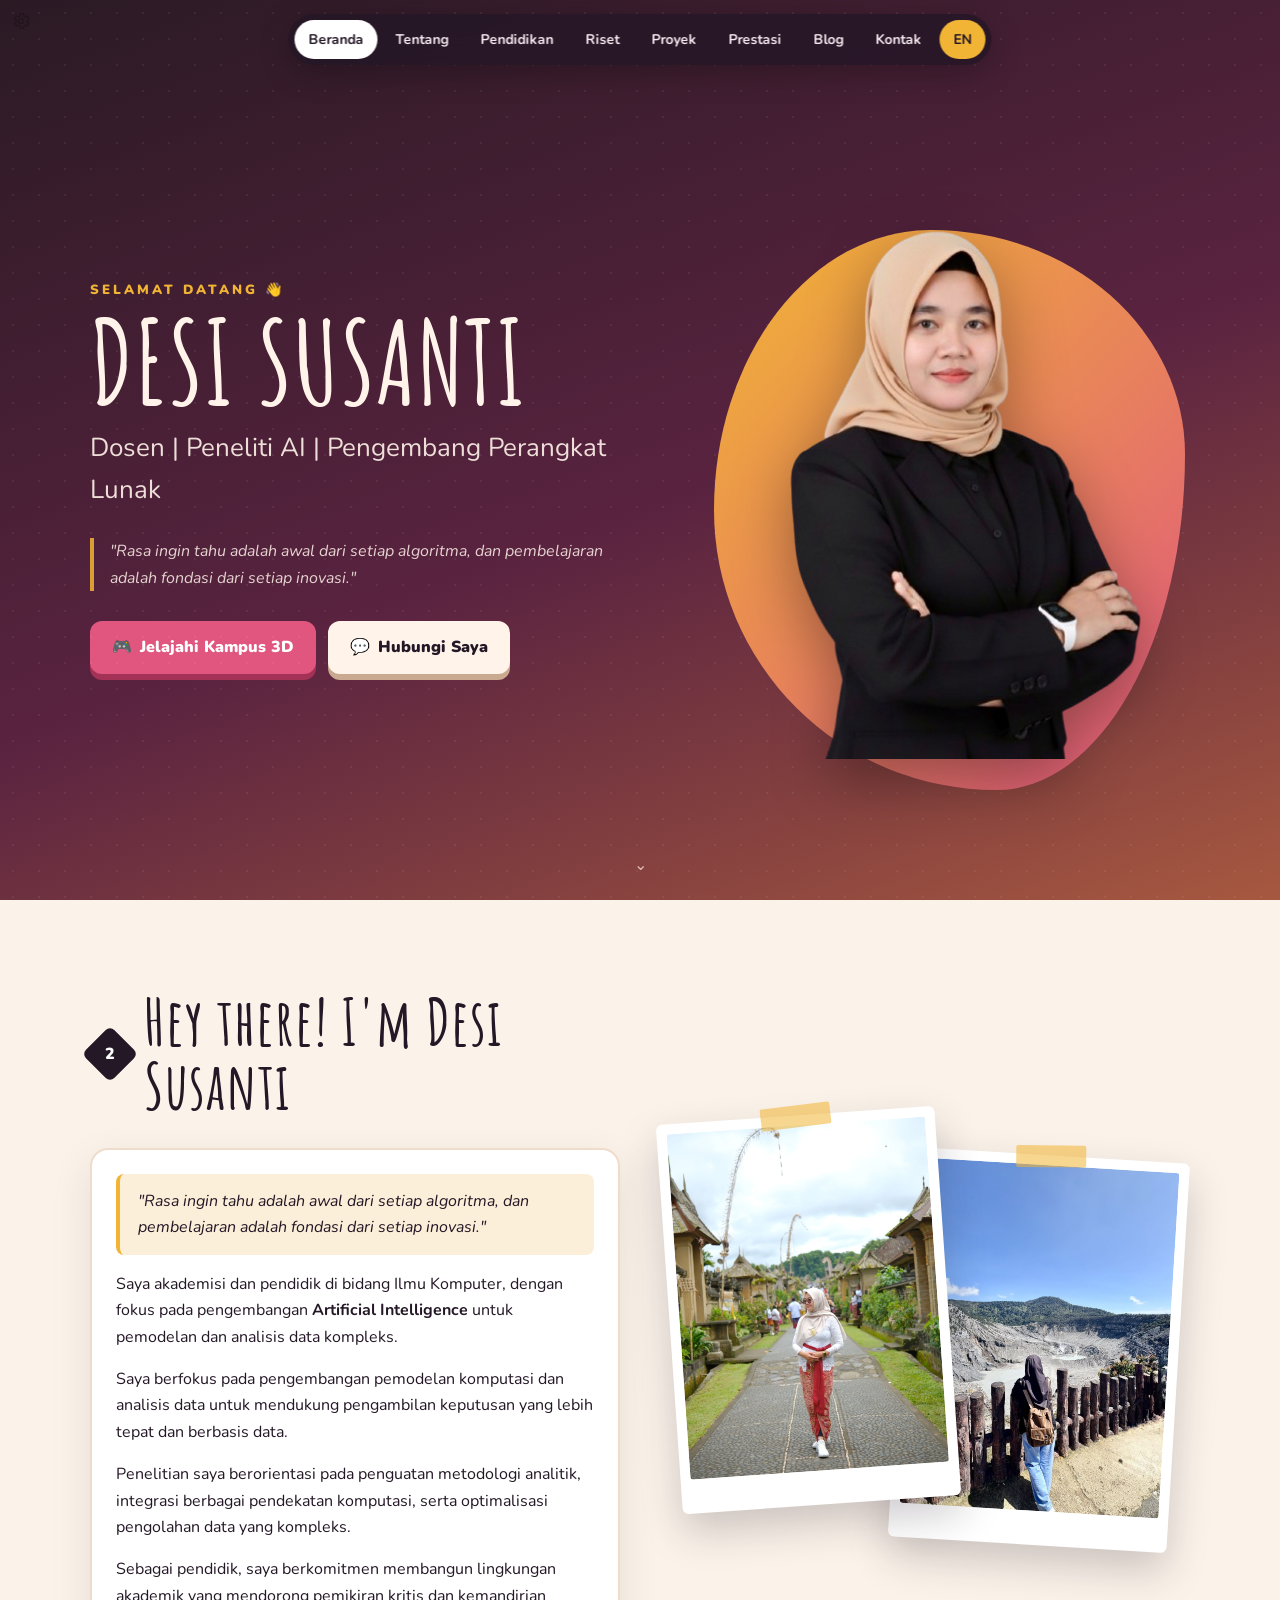
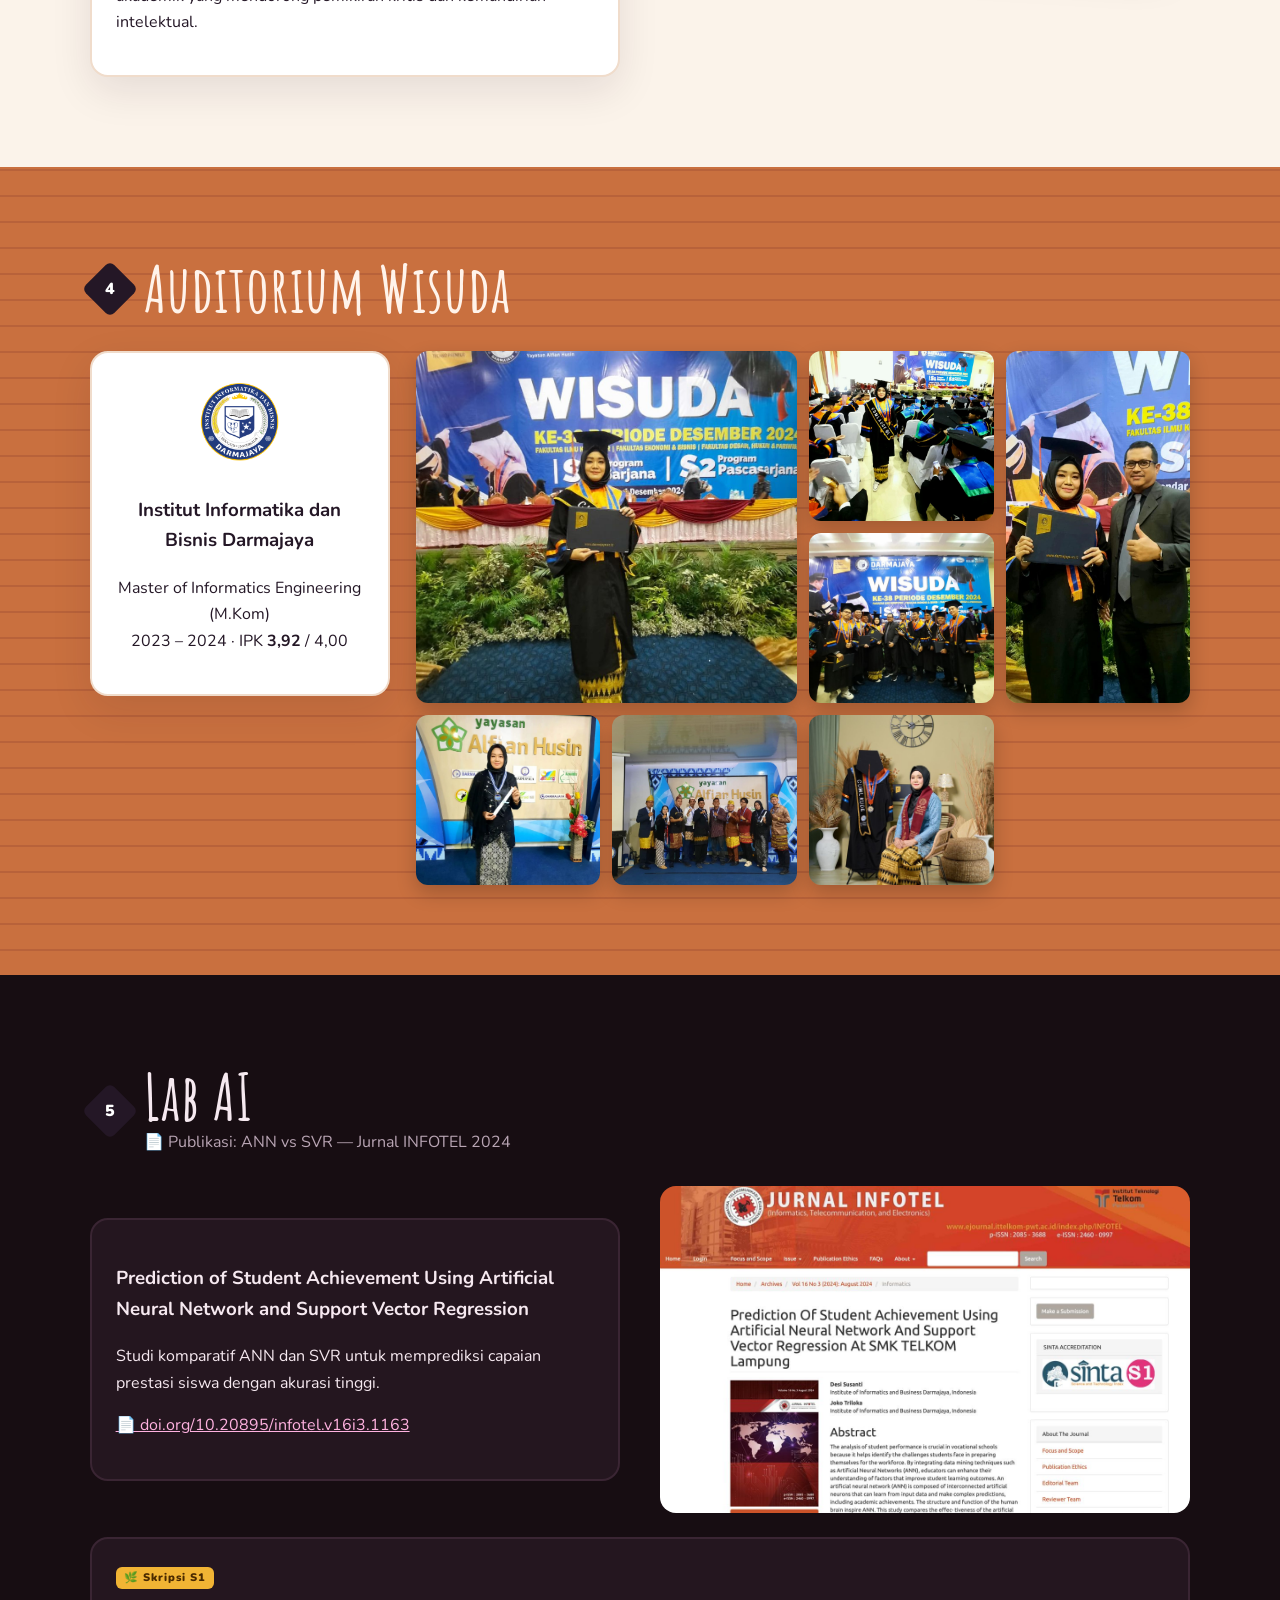
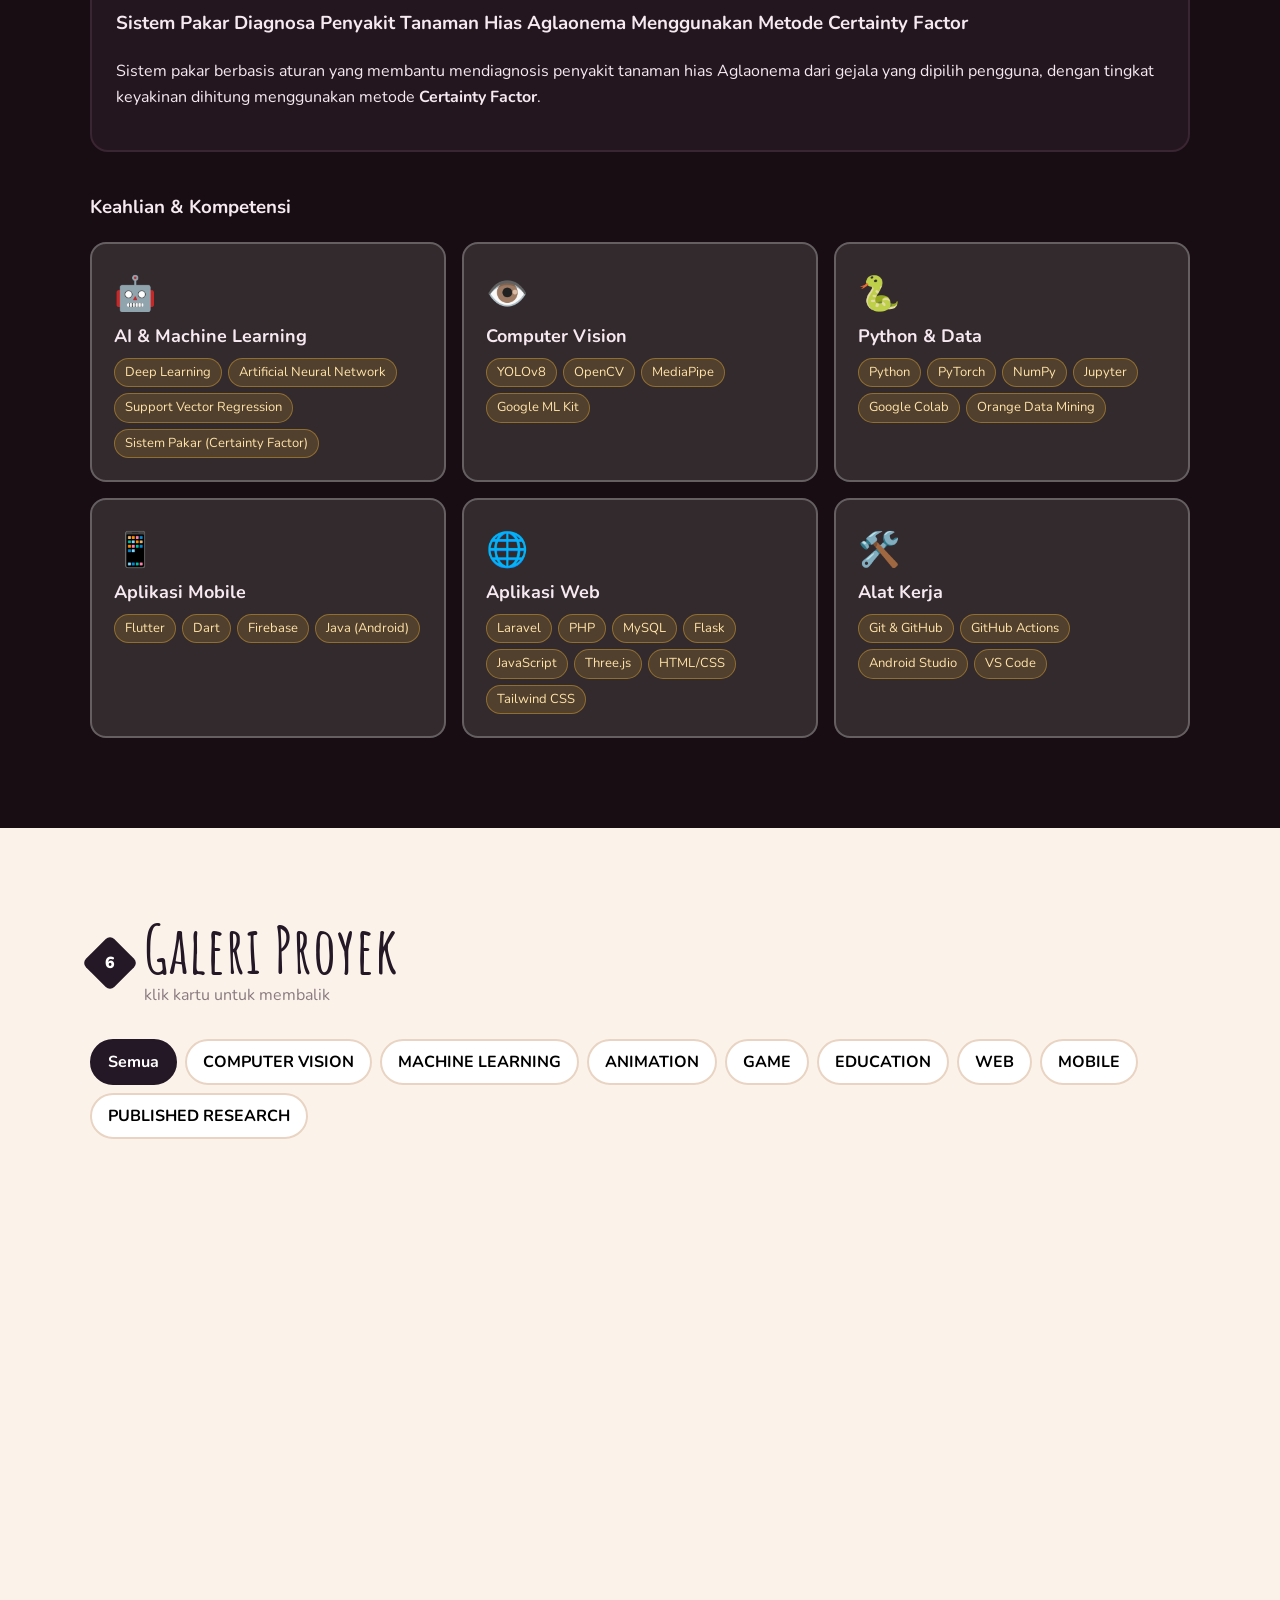
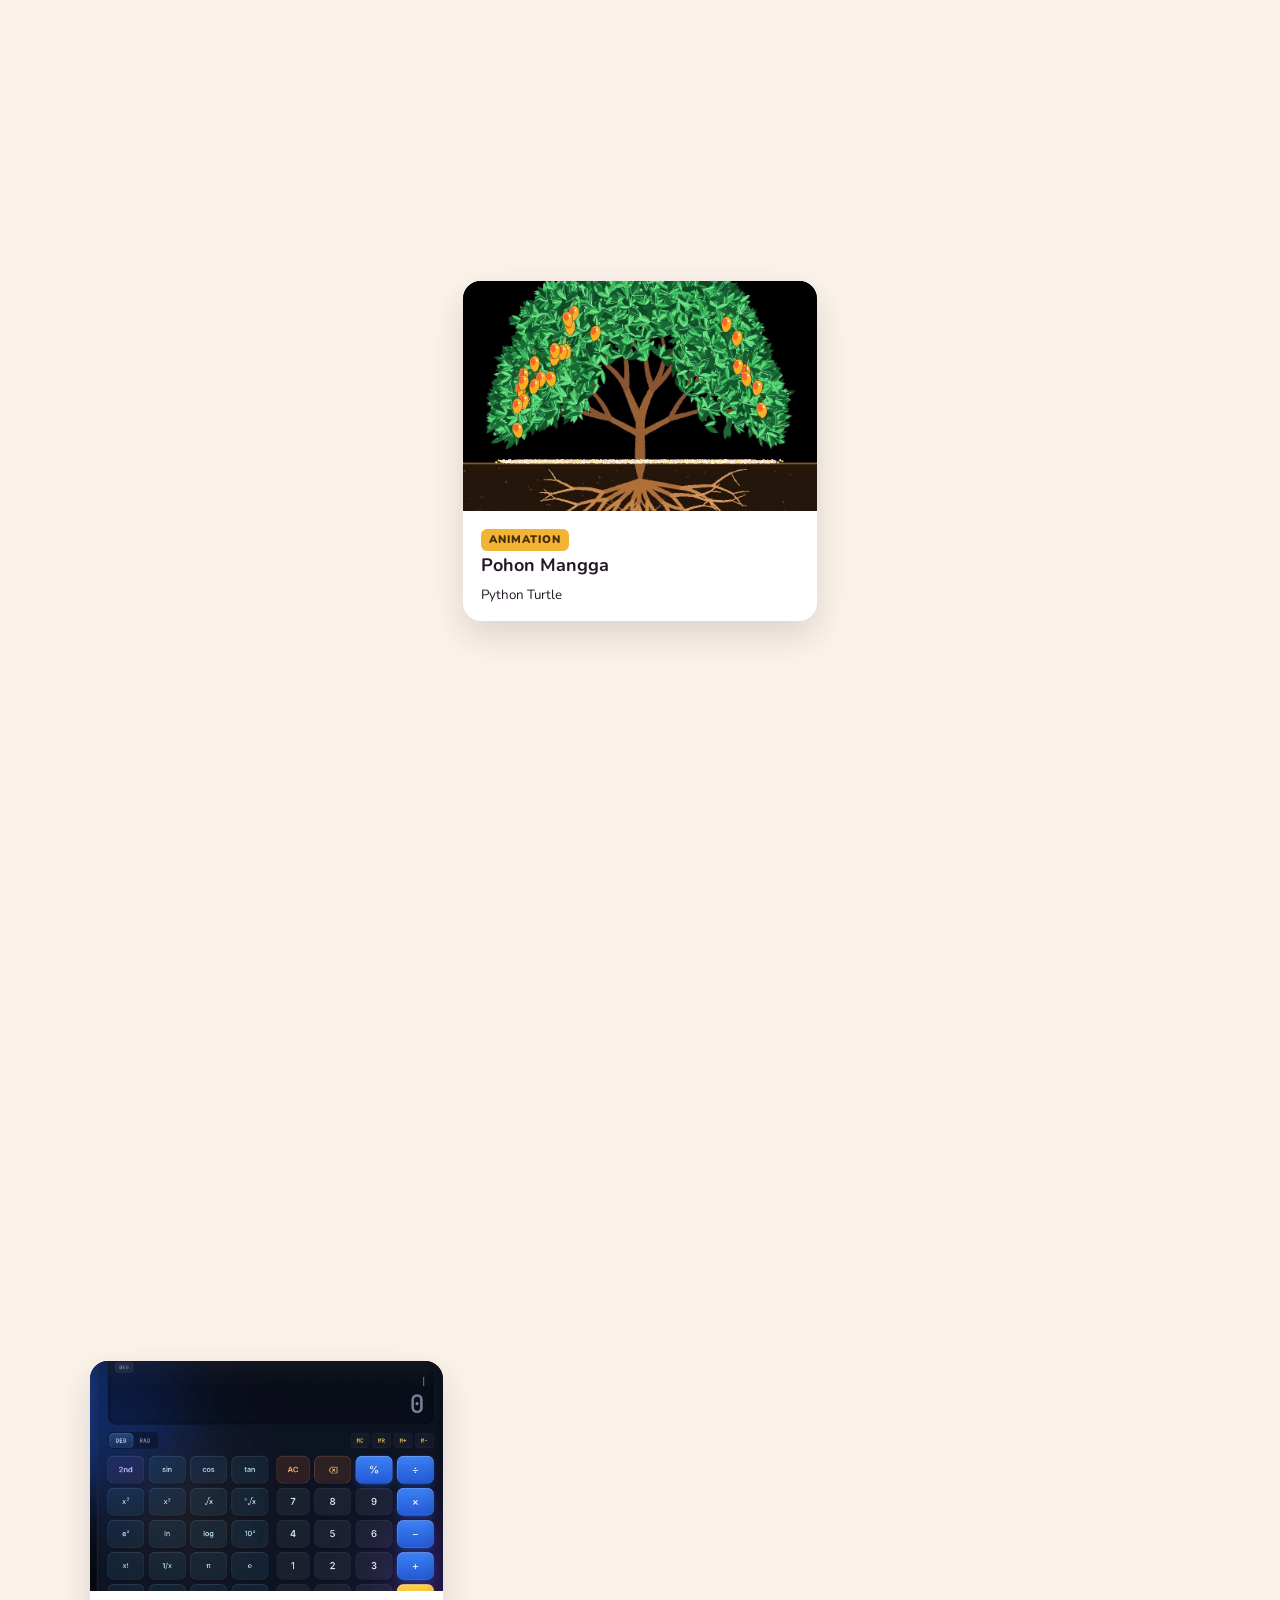
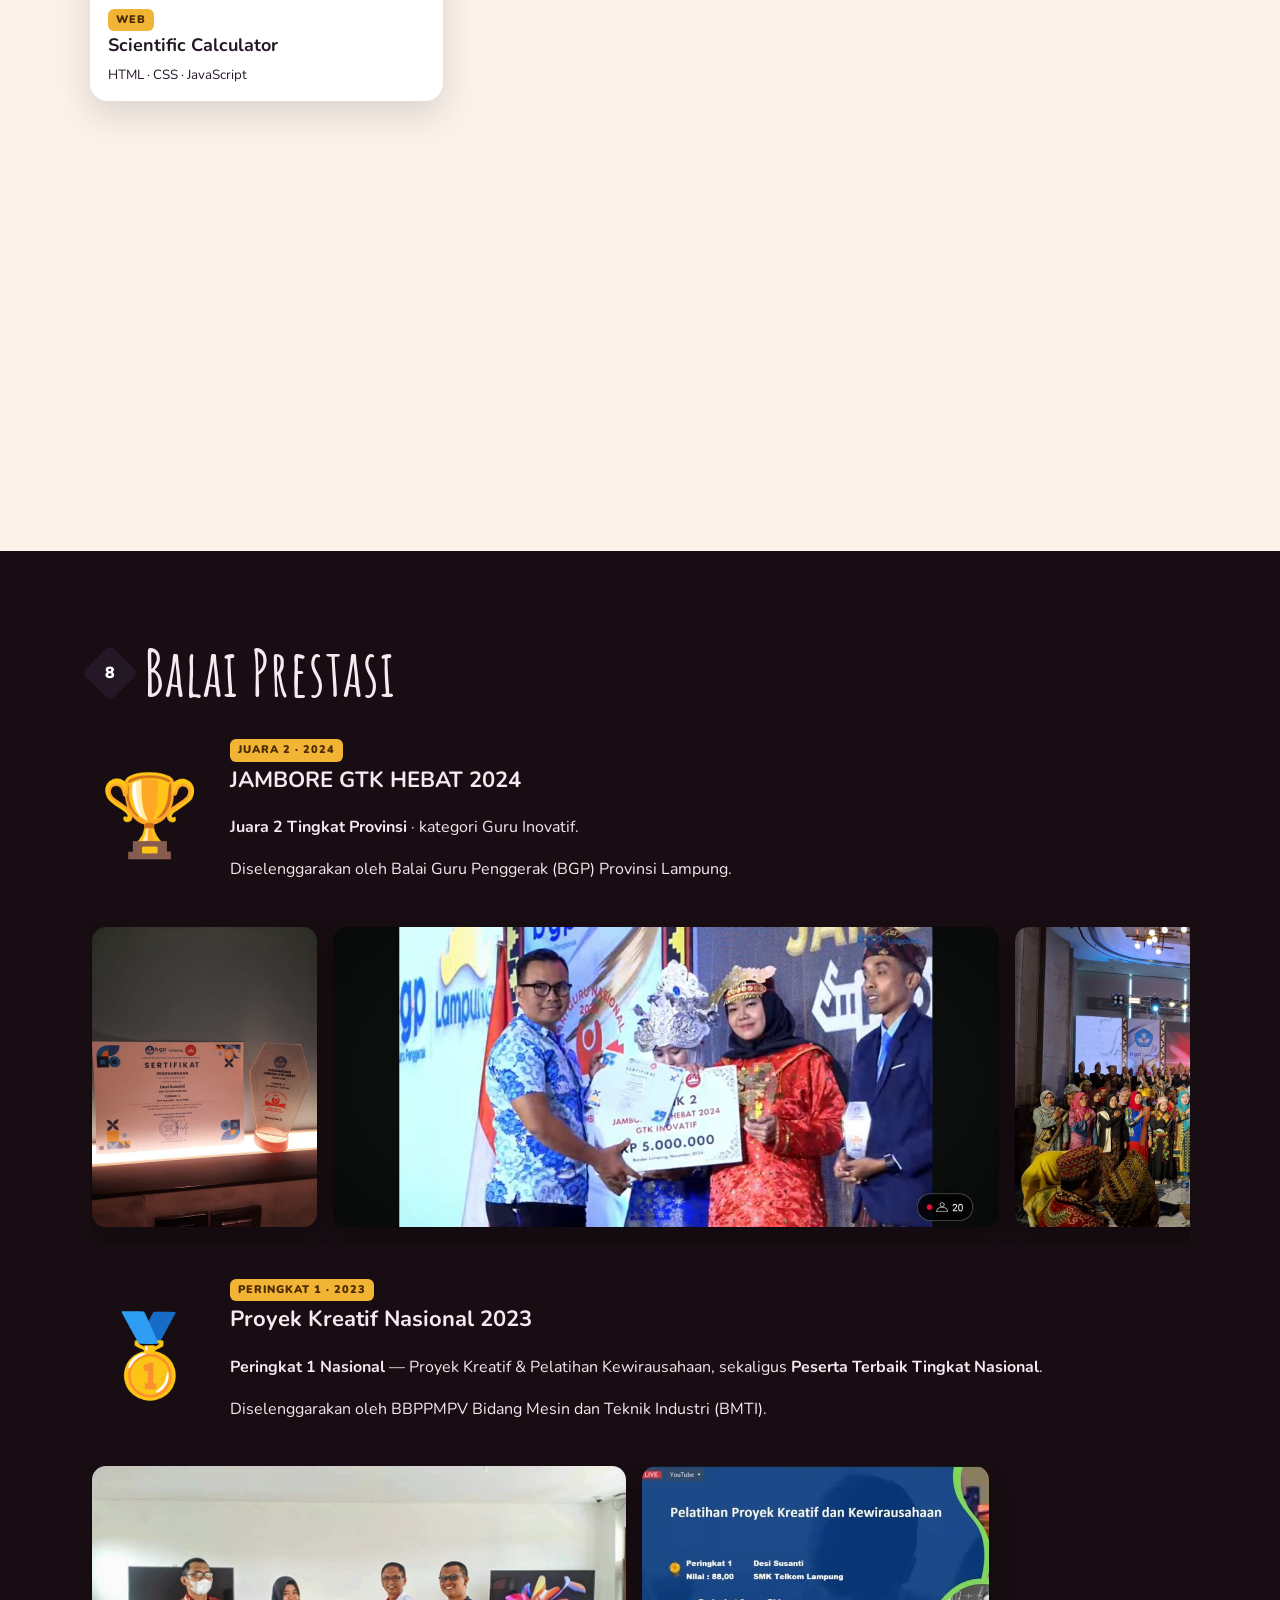
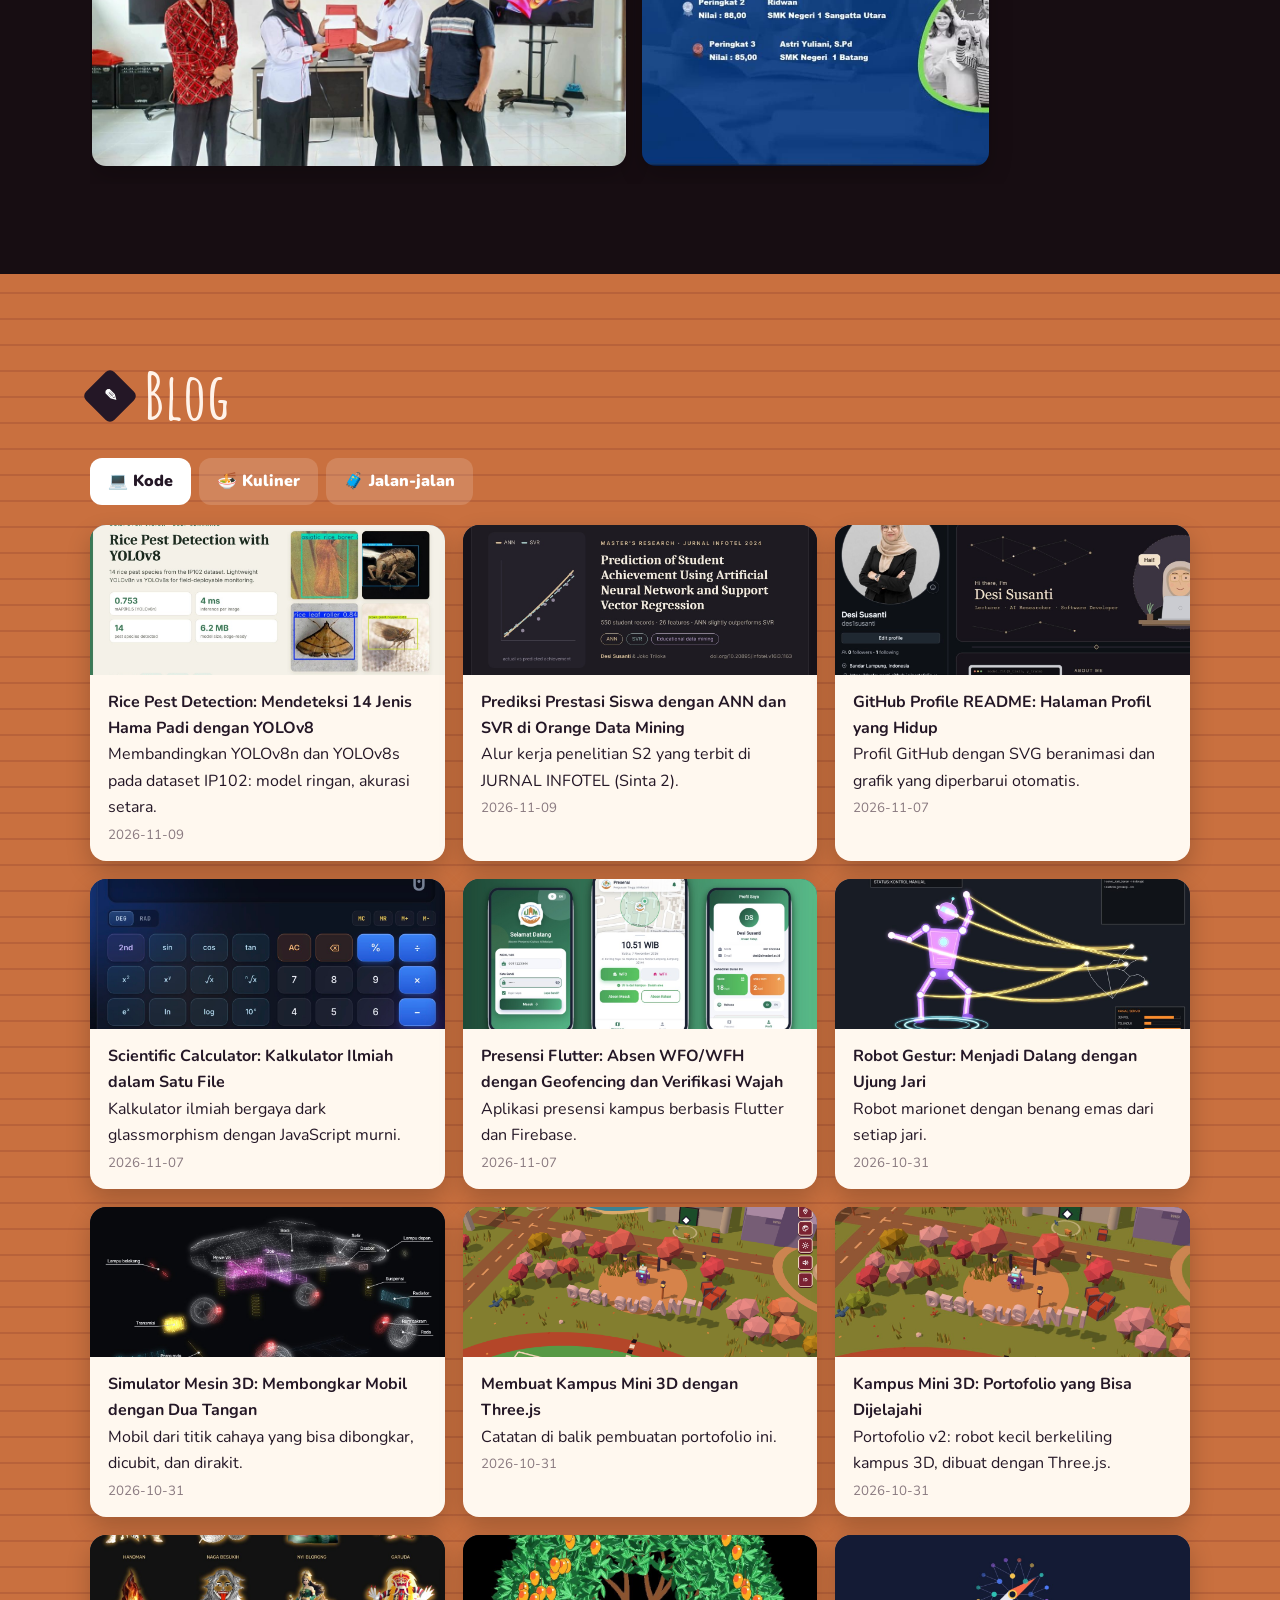
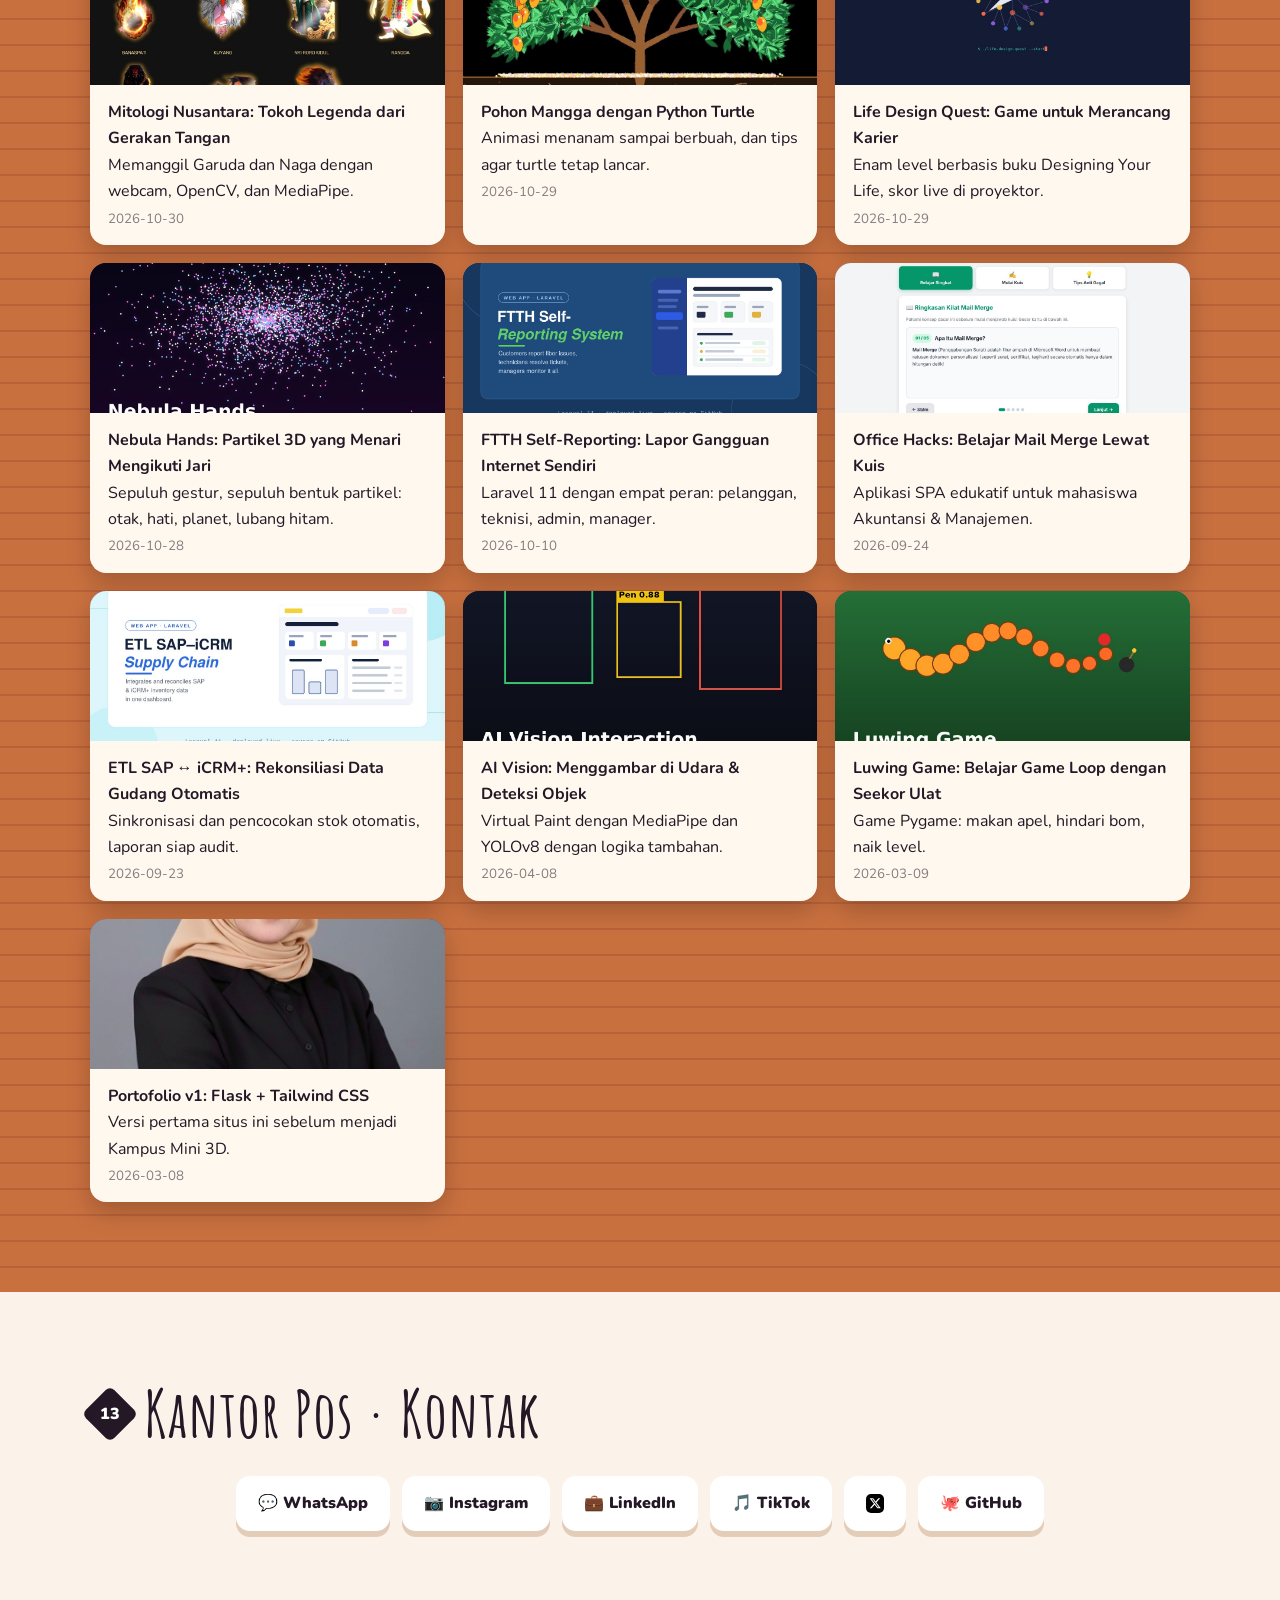
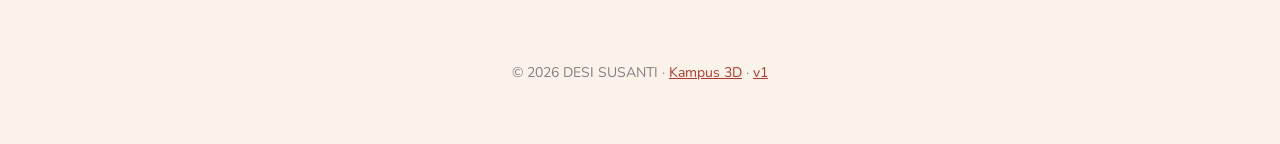
==== commit daf1ae32: "Fix: show long sections (projects, blog) on mobile" ====
--- a/classic.html
+++ b/classic.html
@@ -320,7 +320,7 @@
       document.querySelectorAll('.strip img, .grid img, .duo img').forEach((im) => (im.onclick = () => {
         document.getElementById('lbimg').src = im.src; document.getElementById('lightbox').classList.add('show');
       }));
-      const io = new IntersectionObserver((es) => es.forEach((e) => e.isIntersecting && e.target.classList.add('in')), { threshold: 0.12 });
+      const io = new IntersectionObserver((es) => es.forEach((e) => e.isIntersecting && e.target.classList.add('in')), { threshold: 0, rootMargin: '0px 0px -12% 0px' });
       document.querySelectorAll('.reveal').forEach((el) => io.observe(el));
     }
     // ---------- pemilik: edit kata-kata & foto di bagian Tentang
